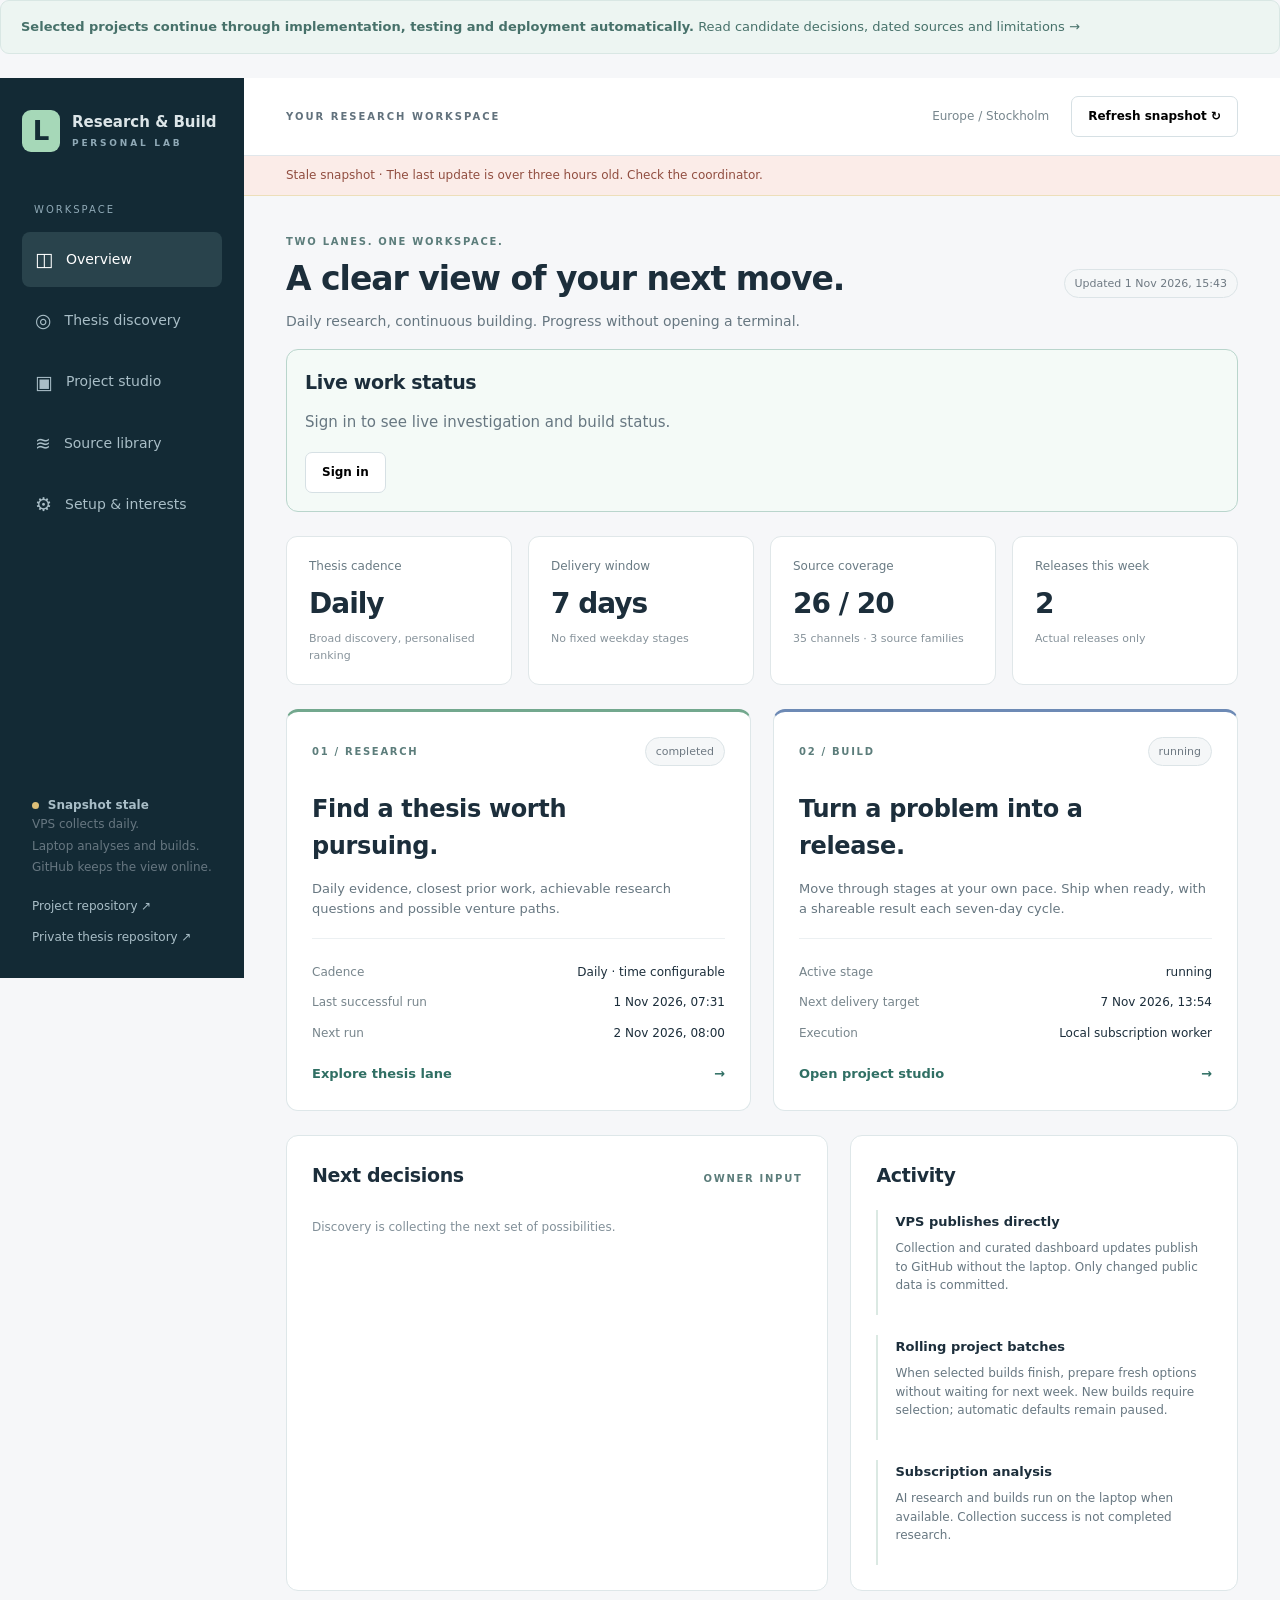
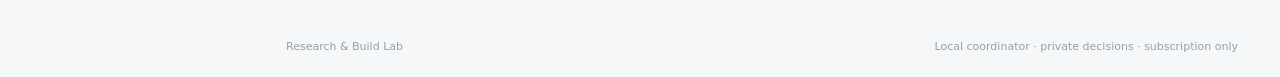
==== docs/index.html @ c32540bb "Build BP5 mobile role-play prototype with versioned SFI evidence" ====
<!doctype html>
<html lang="en">
<head><meta charset="utf-8"><meta name="viewport" content="width=device-width,initial-scale=1"><title>Research & Build Lab</title><link rel="stylesheet" href="style.css?v=b3f7f7f45aba"></head>
<body><div class="callout" role="status"><strong>Selected projects continue through implementation, testing and deployment automatically.</strong> <a href="audit.html">Read candidate decisions, dated sources and limitations →</a></div>
<a class="skip" href="#main">Skip to content</a>
<aside>
 <a class="brand" href="#overview"><span class="logo">L</span><span>Research & Build<span class="subbrand">PERSONAL LAB</span></span></a>
 <div class="nav-label">WORKSPACE</div>
 <nav aria-label="Main navigation">
 <a href="#overview" data-view="overview">◫ <span>Overview</span></a>
 <a href="#thesis" data-view="thesis">◎ <span>Thesis discovery</span></a>
 <a href="#projects" data-view="projects">▣ <span>Project studio</span></a>
 <a href="#sources" data-view="sources">≋ <span>Source library</span></a>
 <a href="#setup" data-view="setup">⚙ <span>Setup & interests</span></a>
 </nav>
 <div class="sidebar-bottom"><span class="status-dot"></span> <strong id="connection">Not connected</strong><p>VPS collects daily.<br>Laptop analyses and builds.<br>GitHub keeps the view online.</p><a href="https://github.com/achkum/ai-project-lab">Project repository ↗</a><a href="https://github.com/achkum/ai-thesis-lab">Private thesis repository ↗</a></div>
</aside>
<div class="workspace">
<header><span>YOUR RESEARCH WORKSPACE</span><div><span class="zone">Europe / Stockholm</span><button id="refresh">Refresh snapshot ↻</button></div></header>
<div id="notice" class="notice" role="status">Sample mode · Illustrative records only. No workflow is connected.</div>
<main id="main" tabindex="-1">
<div class="page-heading"><div><div class="eyebrow" id="eyebrow">TWO LANES. ONE WORKSPACE.</div><h1 id="title">A clear view of your next move.</h1><p id="subtitle">Daily research, continuous building. Progress without opening a terminal.</p></div><span class="pill" id="freshness">Awaiting first live snapshot</span></div>
<section id="view-overview" class="view"><div id="overview-live-work" class="job-panel" aria-live="polite"></div>
 <div class="stats" id="stats"></div>
 <div class="lane-grid">
  <article class="panel lane"><div class="card-top"><span class="tag">01 / RESEARCH</span><span class="pill" id="thesis-state">Needs setup</span></div><h2>Find a thesis worth pursuing.</h2><p>Daily evidence, closest prior work, achievable research questions and possible venture paths.</p><dl><div><dt>Cadence</dt><dd>Daily · time configurable</dd></div><div><dt>Last successful run</dt><dd id="thesis-last">Not run</dd></div><div><dt>Next run</dt><dd id="thesis-next">Not scheduled</dd></div></dl><a class="text-link" href="#thesis">Explore thesis lane <span>→</span></a></article>
  <article class="panel lane project-lane"><div class="card-top"><span class="tag">02 / BUILD</span><span class="pill" id="project-state">Needs setup</span></div><h2>Turn a problem into a release.</h2><p>Move through stages at your own pace. Ship when ready, with a shareable result each seven-day cycle.</p><dl><div><dt>Active stage</dt><dd id="project-stage">Not started</dd></div><div><dt>Next delivery target</dt><dd id="project-target">Starts with first selection</dd></div><div><dt>Execution</dt><dd>Local subscription worker</dd></div></dl><a class="text-link" href="#projects">Open project studio <span>→</span></a></article>
 </div>
 <div class="bottom-grid"><article class="panel"><div class="section-title"><h2>Next decisions</h2><span class="tag">OWNER INPUT</span></div><div id="decision-list"></div></article><article class="panel"><h2>Activity</h2><div id="activity"></div></article></div>
</section>
<section id="view-thesis" class="view" hidden><div class="callout">Start with the everyday problem and what you would find out. Open an idea for a simple example; research methods and data details are optional.</div><div class="toolbar"><label>Find an opportunity<input id="thesis-search" type="search" placeholder="Search titles or questions"></label><a class="button secondary" href="https://github.com/achkum/ai-thesis-lab/issues">Open private briefs ↗</a></div><div id="thesis-cards" class="cards"></div></section>
<section id="view-projects" class="view" hidden><div class="callout">Start with a business worth pursuing: a specific customer, a recurring problem and a reason to pay. One week delivers the first working customer workflow, not the whole business.</div><div id="project-cards" class="cards"></div><div class="pipeline" aria-label="Project stages"><span>Discover</span><b>→</b><span>Select</span><b>→</b><span>Build</span><b>→</b><span>Validate</span><b>→</b><span>Share & learn</span></div><div class="panel checklist"><h2>A release is ready when</h2><p>One complete user journey works · checks have actual results · limitations are documented · demo is shareable · feedback route is available.</p><a class="text-link" href="https://github.com/achkum/ai-project-lab/tree/main/projects">Browse project folders ↗</a></div></section>
<section id="view-sources" class="view" hidden><div class="callout" id="source-notice">Loading verified source coverage.</div><div class="toolbar"><label>Search sources<input id="source-search" type="search" placeholder="Search name or access route"></label><label>Category<select id="source-category"><option>All categories</option><option>Research</option><option>Data</option><option>Engineering</option><option>Community</option><option>Market</option><option>Public needs</option></select></label><span id="source-count"></span></div><div class="table-wrap panel"><table><thead><tr><th>Source</th><th>Category</th><th>Access route to verify</th><th>Status</th></tr></thead><tbody id="source-rows"></tbody></table></div></section>
<section id="view-setup" class="view" hidden><div class="callout">This form saves a draft in this browser and exports JSON. It does not update the VPS. You can also <a href="https://github.com/achkum/ai-thesis-lab/edit/main/config/owner-context.json">edit interests privately on GitHub</a>; the next run reads those changes. This browser form remains an export-only draft.</div><div class="bottom-grid"><form class="panel" id="profile-form"><h2>Your discovery profile</h2><label>AI topics<textarea id="interests" placeholder="For example: evaluation, agents, NLP"></textarea></label><label>Application domains<textarea id="domains" placeholder="Choose the fields you want to explore"></textarea></label><label>Exclude<textarea id="exclusions" placeholder="Topics or constraints to avoid"></textarea></label><div class="form-row"><label>Your hours per week<input id="hours" type="number" min="0" max="168" placeholder="Not set"></label><label>Additional AI spend in SEK<input id="budget" type="number" min="0" max="0" value="0" readonly></label></div><button type="submit" class="primary">Save draft & export JSON</button><p class="muted" id="profile-message" role="status">No credentials belong in this form.</p></form><div><article class="panel"><span class="tag">ACTIVE MACHINE SPLIT</span><h2>Small server. Flexible worker.</h2><div class="machine"><strong>VPS · 4 GB RAM</strong><p>Active daily public-source collection at 07:30 Stockholm, with a local metadata store. Runs while the laptop is off.</p></div><div class="machine"><strong>Your laptop · initial worker</strong><p>Imports VPS findings, runs AI analysis and builds, and refreshes this dashboard when awake.</p></div><div class="machine"><strong>GitHub Pages</strong><p>Dashboard remains available when both machines are offline. The snapshot then becomes stale.</p></div></article><article class="panel checklist"><h2>Model policy</h2><p>Strongest model for analysis and review. Mid-tier for implementation. Economy models only for small, reliably checked tasks. Pause rather than silently downgrade.</p><h2>Owner setup checklist</h2><p>Keep this laptop awake and the Codex app open for scheduled runs. Subscription limits pause work. Confirm exact thesis dates when ready. Local verified backups are available; off-device backup remains to configure.</p><a class="text-link" href="https://github.com/achkum/ai-thesis-lab">Open private setup repository ↗</a></article></div></div></section>
<footer>Research & Build Lab <span>Local coordinator · private decisions · subscription only</span></footer>
</main></div>
<dialog id="detail"><button id="close-detail" aria-label="Close details">×</button><div id="detail-content"></div></dialog>
<script src="sample.js?v=8b02bd69b42c"></script><script src="app.js?v=937808fe8b6a"></script><script src="jobs.js?v=1ce33b104ac6"></script>
</body></html>
---- docs/style.css ----
*{box-sizing:border-box}html{scroll-behavior:smooth}body{margin:0;background:#f6f7f9;color:#1c2e3b;font:15px/1.55 system-ui,-apple-system,"Segoe UI",sans-serif}a{color:inherit}button,input,select,textarea{font:inherit}button,a,input,textarea,select{outline-offset:4px}button{cursor:pointer}button:disabled{cursor:wait}a{text-decoration:none}.skip{position:fixed;top:-60px;background:white;z-index:9;padding:12px}.skip:focus{top:0}aside{position:fixed;width:244px;height:100vh;background:#132a35;color:#dce5e8;padding:32px 22px;display:flex;flex-direction:column;z-index:2}.brand{display:flex;align-items:center;gap:12px;font-weight:700;line-height:1.2}.logo{display:grid;place-items:center;width:38px;height:42px;background:#a6d8b8;color:#142d35;font-size:26px;border-radius:9px}.subbrand{display:block;font-size:9px;letter-spacing:2.8px;color:#8fa9b6;margin-top:7px}.nav-label{font-size:10px;letter-spacing:2px;color:#8fa9b6;margin:50px 12px 14px}nav a{display:flex;align-items:center;gap:13px;padding:13px;border-radius:8px;margin-bottom:6px;font-size:19px;color:#a9bec7}nav a span{font-size:14px}nav a.active,nav a:hover{background:#29434c;color:#fff}.sidebar-bottom{margin-top:auto;font-size:12px;color:#a9bec7;padding:16px 10px 0}.sidebar-bottom p{line-height:1.8}.sidebar-bottom a{display:block;margin-top:12px}.status-dot{display:inline-block;width:7px;height:7px;background:#dcbf78;border-radius:50%;margin-right:5px}.workspace{margin-left:244px}header{height:78px;padding:0 42px;display:flex;justify-content:space-between;align-items:center;border-bottom:1px solid #e1e7eb;background:#fff}header>span{font-size:10px;letter-spacing:2px;font-weight:700;color:#62727d}header>div{display:flex;align-items:center;gap:22px}.zone{color:#77868d;font-size:12px}button,.button{background:white;border:1px solid #d6e0e4;padding:10px 16px;border-radius:7px;font-size:12px;font-weight:650;display:inline-block}button:hover,.button:hover{background:#edf4f3}.notice{padding:10px 42px;background:#fff5dd;color:#765d2d;font-size:12px;border-bottom:1px solid #eddfba}main{max-width:1550px;margin:auto;padding:38px 42px 22px}.page-heading{display:flex;align-items:center;justify-content:space-between;gap:24px;margin-bottom:30px}.eyebrow,.tag{font-size:10px;letter-spacing:1.7px;font-weight:700;color:#5c7d7b}.eyebrow{margin-bottom:10px}h1{font-size:33px;font-weight:650;line-height:1.2;letter-spacing:-1px;margin:0 0 12px}h2{font-size:19px;letter-spacing:-.35px;font-weight:650;margin:0 0 14px}p{margin:0 0 18px;color:#677781}.page-heading p{font-size:14px;margin:0}.pill{font-size:11px;white-space:nowrap;padding:5px 10px;border:1px solid #dce4e7;border-radius:20px;background:#f5f7f8;color:#6e7982}.stats{display:grid;grid-template-columns:repeat(4,1fr);gap:16px;margin-bottom:24px}.stat{padding:20px 22px;background:white;border:1px solid #e0e7e9;border-radius:11px}.stat .label{font-size:12px;color:#6a7b84}.stat .value{font-size:28px;font-weight:650;letter-spacing:-1px;margin:7px 0 4px}.stat .note{font-size:11px;color:#87939b}.panel{background:#fff;border:1px solid #dee7e9;border-radius:12px;padding:25px}.lane-grid{display:grid;grid-template-columns:1fr 1fr;gap:22px;margin-bottom:24px}.lane{border-top:3px solid #73a88e}.project-lane{border-top-color:#6d8ab5}.card-top{display:flex;justify-content:space-between;align-items:center;margin-bottom:25px}.lane h2{font-size:24px;max-width:340px}.lane>p{font-size:13px;max-width:450px;min-height:40px}.lane dl{border-top:1px solid #ecf0f2;padding-top:12px;margin:0 0 22px}.lane dl div{display:flex;justify-content:space-between;gap:15px;font-size:12px;margin:12px 0}.lane dt{color:#77858c}.lane dd{margin:0;text-align:right}.text-link{font-size:13px;font-weight:650;color:#306f64;display:flex;justify-content:space-between}.bottom-grid{display:grid;grid-template-columns:1.4fr 1fr;gap:22px}.section-title{display:flex;align-items:baseline;justify-content:space-between;gap:10px}.decisions{padding:0;margin:8px 0 0;list-style:none}.decisions li{display:flex;gap:16px;border-bottom:1px solid #eef1f3;padding:18px 0;align-items:center}.decisions li:last-child{border:0;padding-bottom:0}.decisions li>span{color:#9aaaaf;font-size:12px}.decisions strong{font-size:13px}.decisions p{margin:3px 0 0;font-size:12px}.decisions a{margin-left:auto;font-size:22px;color:#408171}.event{border-left:2px solid #dbe9e3;padding:0 0 20px 17px;margin:20px 0 0}.event strong{font-size:13px}.event p{font-size:12px;margin:6px 0 0}.callout{padding:16px 20px;border:1px solid #d9e7e4;background:#edf5f2;color:#47716a;border-radius:9px;font-size:13px;margin-bottom:24px}.toolbar{display:flex;align-items:end;gap:20px;margin-bottom:22px}.toolbar label:first-child{flex:1}.toolbar label{margin:0}label{display:block;color:#566a76;font-size:12px;font-weight:600;margin:0 0 20px}input,textarea,select{display:block;border:1px solid #ccd8df;border-radius:7px;padding:11px 12px;margin-top:7px;background:white;color:#233b48;width:100%;font-size:14px}textarea{min-height:78px;resize:vertical}.cards{display:grid;grid-template-columns:repeat(2,minmax(0,1fr));gap:20px}.opportunity{padding:25px;display:flex;flex-direction:column;align-items:start}.opportunity h2{margin:14px 0 12px;font-size:23px}.opportunity p{font-size:14px}.opportunity button{margin-top:auto}.pipeline{display:flex;align-items:center;justify-content:space-between;gap:12px;padding:20px;background:white;border:1px solid #e0e7e9;border-radius:10px;margin:24px 0;font-size:13px}.pipeline b{color:#9cb2bb}.checklist{margin-top:22px}.checklist p{font-size:13px}.table-wrap{padding:0;overflow:auto}table{border-collapse:collapse;width:100%;font-size:13px}th,td{text-align:left;padding:15px 20px;border-bottom:1px solid #edf1f3}th{background:#f0f4f5;color:#657c87;font-size:11px;text-transform:uppercase;letter-spacing:.8px}td:first-child{font-weight:600}td a:hover{text-decoration:underline}td:nth-child(3){color:#73848d}#source-count{font-size:12px;color:#7a8992;white-space:nowrap;padding-bottom:12px}.form-row{display:grid;grid-template-columns:1fr 1fr;gap:16px}.primary{background:#265d51;color:white;border-color:#265d51}.primary:hover{background:#194c41}.muted{font-size:12px;color:#829099;margin:14px 0 0}.machine{padding:15px 0;border-bottom:1px solid #edf0f2}.machine:last-child{border:0;padding-bottom:0}.machine strong{font-size:13px}.machine p{font-size:12px;margin:5px 0 0}footer{font-size:11px;color:#92a0a8;display:flex;justify-content:space-between;padding-top:32px;margin-top:15px}dialog{width:min(680px,92vw);max-height:88vh;border:1px solid #d4e1e4;border-radius:14px;padding:34px;color:#233b48;box-shadow:0 20px 100px #12283244}dialog::backdrop{background:#102b3780}#close-detail{float:right;border:0;font-size:24px;padding:0 10px}dialog h2{font-size:27px;margin:18px 0}dialog h3{font-size:13px;margin:22px 0 6px}dialog p{font-size:14px}.empty{padding:30px;border:1px dashed #b9cbd0;border-radius:10px;color:#6e818b}.error{background:#fbece8;color:#914e40}[hidden]{display:none!important}@media(min-width:1600px){main{padding-top:50px}.lane{padding:32px}.lane-grid{gap:26px}}@media(max-width:1150px){aside{width:205px;padding:28px 14px}.workspace{margin-left:205px}main{padding:28px 25px}.notice{padding:10px 25px}header{padding:0 25px}.stats{gap:10px}.stat{padding:16px}.page-heading{align-items:start;flex-direction:column;gap:14px}.bottom-grid{grid-template-columns:1fr}.zone{display:none}h1{font-size:29px}}@media(max-width:760px){aside{position:static;width:100%;height:auto;padding:16px}.brand{margin-bottom:14px}.nav-label,.sidebar-bottom{display:none}nav{display:flex;flex-wrap:wrap;gap:4px}nav a{padding:8px;margin:0;gap:7px}nav a span{font-size:11px}.workspace{margin:0}header{height:60px;padding:0 18px}header>span{font-size:8px}main{padding:25px 18px}.notice{padding:10px 18px;font-size:11px}.stats{grid-template-columns:1fr 1fr}.lane-grid,.cards{grid-template-columns:1fr}.panel{padding:20px}.toolbar{flex-wrap:wrap}.toolbar label:first-child{flex-basis:100%}.pipeline{flex-wrap:wrap;justify-content:center;font-size:11px}footer{display:block}footer span{display:block;margin-top:6px}.form-row{grid-template-columns:1fr}h1{font-size:29px}.page-heading .pill{white-space:normal}}

/* Opportunity-first views */
.cards{display:block}.idea-grid{display:grid;grid-template-columns:repeat(3,minmax(0,1fr));gap:18px;margin:22px 0 34px}
.lane-focus{display:flex;justify-content:space-between;align-items:center;gap:20px;padding:18px 22px;background:#edf4ef;border:1px solid #c5dacd;border-radius:10px}.lane-focus p{margin:6px 0 0;font-size:14px}
.idea-card{background:#fff;border:1px solid #dce4e8;border-radius:14px;padding:22px;display:flex;flex-direction:column;min-width:0;box-shadow:0 4px 14px #142d3505}.idea-card.chosen{border-top:4px solid #237254;padding-top:19px}
.idea-top{display:flex;align-items:center;justify-content:space-between;gap:8px}.idea-top .tag{font-size:9px;letter-spacing:1px}.idea-badge{font-size:10px;border:1px solid #d7e0e4;padding:4px 8px;border-radius:20px;white-space:nowrap}.chosen-badge{background:#e5f1e9;color:#1c6347;border-color:#b4d3be}
.idea-card h2{font-size:22px;line-height:1.25;letter-spacing:-.5px;margin:20px 0 12px}.idea-intro{font-size:13px;color:#51636f;margin:0 0 16px;min-height:80px}
.idea-flow{list-style:none;padding:15px;margin:4px 0 20px;background:#f2f5f8;border-radius:10px;display:flex;flex-direction:column;gap:0}
.idea-flow li{display:flex;align-items:center;gap:10px;position:relative;padding:9px 0}.idea-flow li:not(:last-child):after{content:"";height:12px;width:1px;background:#b9c9d5;position:absolute;left:12px;bottom:-6px}
.idea-flow span{display:grid;place-items:center;flex:0 0 25px;height:25px;background:white;border:1px solid #c7d6de;border-radius:50%;font-size:10px;color:#37627a}.idea-flow p{font-size:12px;line-height:1.35;margin:0;color:#2d495b}
.idea-outcome{padding:0 0 14px}.idea-outcome strong{display:block;font-size:14px;margin:5px 0}.idea-outcome p{font-size:12px;line-height:1.55;color:#596d77;margin:0}
.idea-facts{display:grid;grid-template-columns:1fr 1fr;gap:12px;border-top:1px solid #e5ebef;padding-top:14px;margin-top:auto}.idea-facts .label{font-size:9px}.idea-facts strong{display:block;font-size:13px;margin-top:4px}.idea-audience{font-size:11px;color:#49606e;margin:16px 0}.idea-audience span{color:#87959d}.idea-open{width:100%;text-align:left;color:#175f52;font-size:11px;padding:12px}
.comparison{margin:30px 0}.comparison table{background:white;min-width:650px}.comparison th{font-size:12px;text-align:left}.comparison td{font-size:12px;max-width:260px}.comparison .table-wrap{border:1px solid #dce4e8;border-radius:12px}.comparison h2{font-size:20px}
.decision-summary{padding:18px 0;border-bottom:1px solid #e1e8eb}.decision-summary:last-child{border:0}.decision-summary h3{font-size:17px;line-height:1.4;margin:7px 0}.decision-summary p{font-size:12px}.decision-summary .text-link{font-size:12px}
dialog{width:min(900px,94vw)}.detail-lead{font-size:17px!important;color:#526874}.detail-grid{display:grid;grid-template-columns:1fr 1fr;gap:4px 30px}.detail-grid h3{color:#203f50}.detail-grid p{font-size:13px}dialog .idea-flow{flex-direction:row;gap:15px}dialog .idea-flow li{flex:1;align-items:flex-start}dialog .idea-flow li:after{display:none}.next-step{padding:18px;background:#edf5ef;border-radius:10px;margin:24px 0}.next-step p{margin:8px 0}.evidence-details{border-top:1px solid #dce4e8;padding:16px 0}.evidence-details summary{font-weight:600;font-size:13px;cursor:pointer}.choice-actions{border-top:1px solid #dce4e8;padding-top:20px}.choice-actions p{font-size:12px;max-width:650px}
@media(max-width:1100px){.idea-grid{grid-template-columns:1fr}.idea-intro{min-height:0}.idea-card h2{font-size:25px}.idea-card .idea-flow{flex-direction:row;gap:12px}.idea-card .idea-flow li{flex:1;align-items:flex-start}.idea-card .idea-flow li:after{display:none}.idea-facts{max-width:400px}.idea-open{width:auto;align-self:start}}
@media(max-width:600px){.lane-focus{display:block}.lane-focus .pill{display:inline-block;margin-top:12px}.detail-grid{grid-template-columns:1fr}dialog .idea-flow,.idea-card .idea-flow{flex-direction:column}dialog .idea-flow li,.idea-card .idea-flow li{width:100%}.idea-card{padding:20px}.choice-actions .button{margin-top:10px}}

.explore-again{display:flex;justify-content:space-between;align-items:center;gap:20px;margin:5px 0 20px;padding:18px 20px;border:1px dashed #b9cbd1;border-radius:10px}.explore-again strong{font-size:14px}.explore-again p{font-size:12px;color:#667b87;margin:4px 0}.explore-again button{white-space:nowrap}.discussion-actions,.question-suggestions{display:flex;flex-wrap:wrap;gap:10px;margin:20px 0}.conversation-note{background:#eff4f7;padding:15px;border-radius:8px;font-size:13px;margin:18px 0}#detail-content>label{display:block;margin:18px 0 7px;font-size:13px;font-weight:600}#agent-question,#agent-message{width:100%;padding:12px;border:1px solid #c9d6dc;border-radius:8px;resize:vertical;font-size:14px}#preference-duration{width:100%;padding:10px;border:1px solid #c9d6dc;border-radius:7px;margin-bottom:10px}#agent-message-area{border-top:1px solid #dce4e8;margin-top:20px;padding-top:15px}#agent-message-area label{display:block;margin-bottom:8px}#agent-message-area button{margin-top:10px}#agent-copy-status{font-size:12px}@media(max-width:600px){.explore-again{display:block}.explore-again button{margin-top:10px}}
.page-heading{margin-bottom:16px}.view>.callout{padding:0;background:transparent;border:0;margin:0 0 14px;font-size:13px}.explore-again{padding:10px 16px;margin-bottom:14px}.explore-again p{display:none}.lane-focus{padding:12px 18px}.idea-grid{margin-top:16px}

.job-panel{border:1px solid #b9d5cc;background:#f4faf7;border-radius:12px;padding:18px;margin:0 0 24px}.job-toolbar{display:flex;align-items:center;gap:12px}.job-toolbar>div{flex:1}.job-toolbar p,.queue-state{font-size:12px;margin:5px 0;color:#4f695f}.job-toolbar button:disabled{opacity:.45;cursor:not-allowed}.job-row{display:flex;justify-content:space-between;gap:15px;border-top:1px solid #d6e4dc;padding:14px 0;font-size:13px}.job-row p{font-size:12px;max-width:560px}.job-row button{font-size:11px;padding:7px 10px;margin-left:5px}.job-row a{font-size:12px;color:#176a54}.select-idea{display:flex;align-items:center;gap:8px;font-size:12px;font-weight:600;border-bottom:1px solid #e2e9ec;padding-bottom:12px;margin-bottom:16px;cursor:pointer}.select-idea input{width:17px;height:17px;accent-color:#237254}.select-idea span{margin-left:auto;font-size:10px;font-weight:400;color:#617782}.source-preview{padding:11px 0;border-top:1px dashed #d8e2e7;min-height:70px;margin-bottom:10px}.source-preview a{display:block;font-size:12px;color:#246358;text-decoration:underline;margin:3px 0}.source-preview small{display:block;font-size:10px;color:#687d87}.provenance-panel{padding:20px;background:#f1f5f9;border-radius:10px;margin:20px 0}.provenance-panel article{border-bottom:1px solid #d9e4ea;padding:10px 0}.provenance-panel a{display:block;margin:6px 0}.provenance-panel p{font-size:13px}.originality-note{padding:12px;border-left:3px solid #c8a75d;background:#fcf7e9}.comparison table{min-width:1050px}.comparison td,.comparison th{min-width:150px}#dashboard-key{width:100%;padding:12px;margin:10px 0;border:1px solid #c9d6dc;border-radius:8px}@media(max-width:700px){.job-toolbar{flex-wrap:wrap}.job-toolbar>div{flex-basis:100%}.job-row{display:block}.job-row>div+div{margin-top:10px}}

#login-password{width:100%;padding:12px;border:1px solid #b9ccc3;border-radius:8px;margin:8px 0}.remember-login{display:flex;gap:10px;align-items:center;margin:15px 0}.remember-login input{width:18px;height:18px}#login-form{margin-bottom:20px}

.job-row a.primary{display:inline-flex;align-items:center;padding:9px 14px;color:#fff;background:#245b4c;border-radius:6px;text-decoration:none;font-weight:650}

.learning-design{margin:24px 0}.learning-levels{display:grid;grid-template-columns:repeat(3,minmax(0,1fr));gap:12px;margin:16px 0}.learning-levels article{border:1px solid var(--line, #deded8);border-radius:16px;padding:16px}.learning-levels p{line-height:1.5;font-size:.93rem}@media(max-width:700px){.learning-levels{grid-template-columns:1fr}}
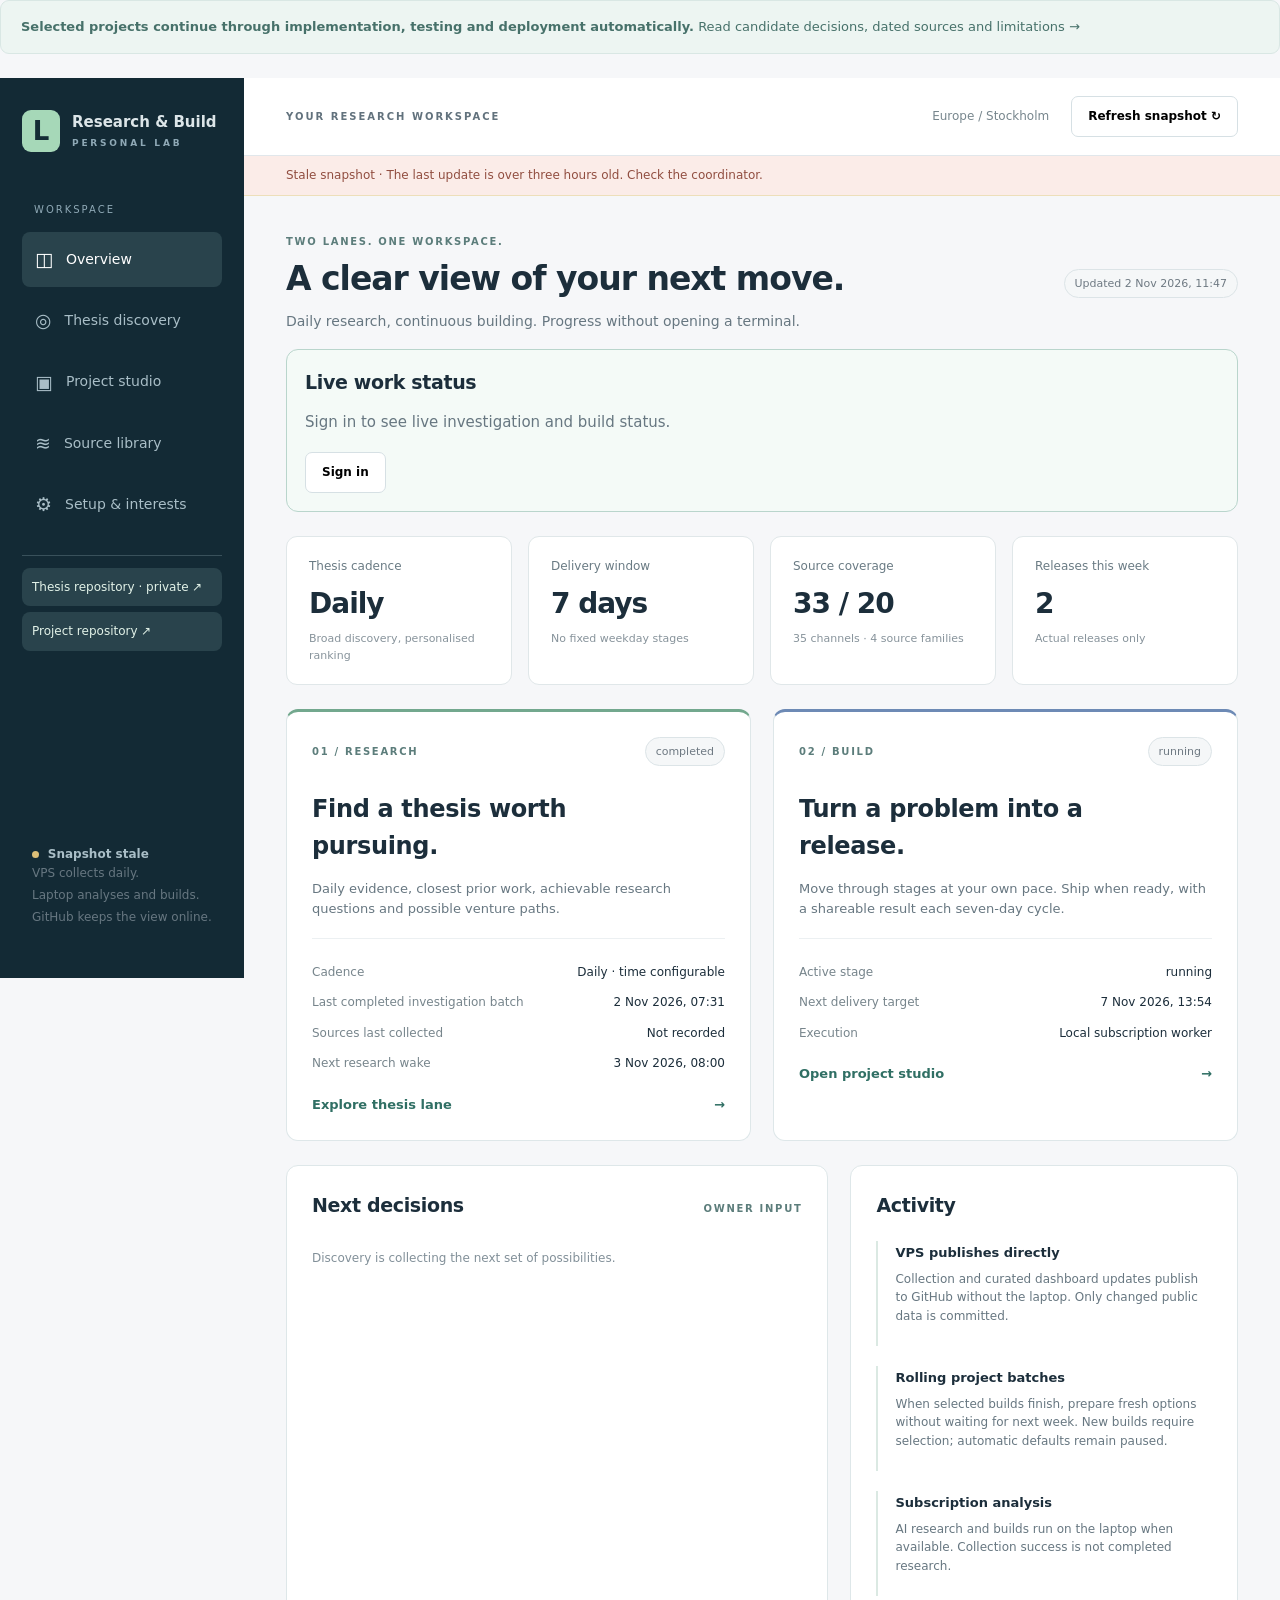
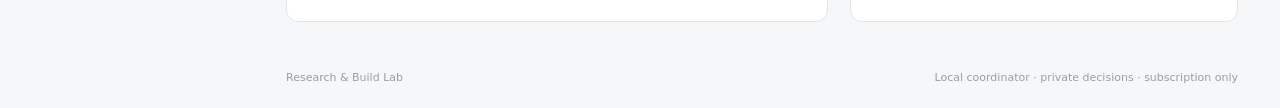
==== commit b9c5f809: "Expose repository links and distinguish thesis research from collection" ====
--- a/docs/index.html
+++ b/docs/index.html
@@ -1,6 +1,6 @@
 <!doctype html>
 <html lang="en">
-<head><meta charset="utf-8"><meta name="viewport" content="width=device-width,initial-scale=1"><title>Research & Build Lab</title><link rel="stylesheet" href="style.css?v=b3f7f7f45aba"></head>
+<head><meta charset="utf-8"><meta name="viewport" content="width=device-width,initial-scale=1"><title>Research & Build Lab</title><link rel="stylesheet" href="style.css?v=bae7ff1a6733"></head>
 <body><div class="callout" role="status"><strong>Selected projects continue through implementation, testing and deployment automatically.</strong> <a href="audit.html">Read candidate decisions, dated sources and limitations →</a></div>
 <a class="skip" href="#main">Skip to content</a>
 <aside>
@@ -13,7 +13,8 @@
  <a href="#sources" data-view="sources">≋ <span>Source library</span></a>
  <a href="#setup" data-view="setup">⚙ <span>Setup & interests</span></a>
  </nav>
- <div class="sidebar-bottom"><span class="status-dot"></span> <strong id="connection">Not connected</strong><p>VPS collects daily.<br>Laptop analyses and builds.<br>GitHub keeps the view online.</p><a href="https://github.com/achkum/ai-project-lab">Project repository ↗</a><a href="https://github.com/achkum/ai-thesis-lab">Private thesis repository ↗</a></div>
+ <nav class="repo-nav" aria-label="GitHub repositories"><a href="https://github.com/achkum/ai-thesis-lab" target="_blank" rel="noopener noreferrer"><span>Thesis repository · private ↗</span></a><a href="https://github.com/achkum/ai-project-lab" target="_blank" rel="noopener noreferrer"><span>Project repository ↗</span></a></nav>
+ <div class="sidebar-bottom"><span class="status-dot"></span> <strong id="connection">Not connected</strong><p>VPS collects daily.<br>Laptop analyses and builds.<br>GitHub keeps the view online.</p></div>
 </aside>
 <div class="workspace">
 <header><span>YOUR RESEARCH WORKSPACE</span><div><span class="zone">Europe / Stockholm</span><button id="refresh">Refresh snapshot ↻</button></div></header>
@@ -23,17 +24,17 @@
 <section id="view-overview" class="view"><div id="overview-live-work" class="job-panel" aria-live="polite"></div>
  <div class="stats" id="stats"></div>
  <div class="lane-grid">
-  <article class="panel lane"><div class="card-top"><span class="tag">01 / RESEARCH</span><span class="pill" id="thesis-state">Needs setup</span></div><h2>Find a thesis worth pursuing.</h2><p>Daily evidence, closest prior work, achievable research questions and possible venture paths.</p><dl><div><dt>Cadence</dt><dd>Daily · time configurable</dd></div><div><dt>Last successful run</dt><dd id="thesis-last">Not run</dd></div><div><dt>Next run</dt><dd id="thesis-next">Not scheduled</dd></div></dl><a class="text-link" href="#thesis">Explore thesis lane <span>→</span></a></article>
+  <article class="panel lane"><div class="card-top"><span class="tag">01 / RESEARCH</span><span class="pill" id="thesis-state">Needs setup</span></div><h2>Find a thesis worth pursuing.</h2><p>Daily evidence, closest prior work, achievable research questions and possible venture paths.</p><dl><div><dt>Cadence</dt><dd>Daily · time configurable</dd></div><div><dt>Last completed investigation batch</dt><dd id="thesis-last">Not run</dd></div><div><dt>Sources last collected</dt><dd id="thesis-collected">Not recorded</dd></div><div><dt>Next research wake</dt><dd id="thesis-next">Not scheduled</dd></div></dl><a class="text-link" href="#thesis">Explore thesis lane <span>→</span></a></article>
   <article class="panel lane project-lane"><div class="card-top"><span class="tag">02 / BUILD</span><span class="pill" id="project-state">Needs setup</span></div><h2>Turn a problem into a release.</h2><p>Move through stages at your own pace. Ship when ready, with a shareable result each seven-day cycle.</p><dl><div><dt>Active stage</dt><dd id="project-stage">Not started</dd></div><div><dt>Next delivery target</dt><dd id="project-target">Starts with first selection</dd></div><div><dt>Execution</dt><dd>Local subscription worker</dd></div></dl><a class="text-link" href="#projects">Open project studio <span>→</span></a></article>
  </div>
  <div class="bottom-grid"><article class="panel"><div class="section-title"><h2>Next decisions</h2><span class="tag">OWNER INPUT</span></div><div id="decision-list"></div></article><article class="panel"><h2>Activity</h2><div id="activity"></div></article></div>
 </section>
-<section id="view-thesis" class="view" hidden><div class="callout">Start with the everyday problem and what you would find out. Open an idea for a simple example; research methods and data details are optional.</div><div class="toolbar"><label>Find an opportunity<input id="thesis-search" type="search" placeholder="Search titles or questions"></label><a class="button secondary" href="https://github.com/achkum/ai-thesis-lab/issues">Open private briefs ↗</a></div><div id="thesis-cards" class="cards"></div></section>
-<section id="view-projects" class="view" hidden><div class="callout">Start with a business worth pursuing: a specific customer, a recurring problem and a reason to pay. One week delivers the first working customer workflow, not the whole business.</div><div id="project-cards" class="cards"></div><div class="pipeline" aria-label="Project stages"><span>Discover</span><b>→</b><span>Select</span><b>→</b><span>Build</span><b>→</b><span>Validate</span><b>→</b><span>Share & learn</span></div><div class="panel checklist"><h2>A release is ready when</h2><p>One complete user journey works · checks have actual results · limitations are documented · demo is shareable · feedback route is available.</p><a class="text-link" href="https://github.com/achkum/ai-project-lab/tree/main/projects">Browse project folders ↗</a></div></section>
+<section id="view-thesis" class="view" hidden><div class="callout">Daily target: 10 substantial Applied AI thesis possibilities you can investigate alone with accessible data. Research runs before topic selection. Open an idea for its practical question, evidence and experiment plan.</div><div class="toolbar"><label>Find an opportunity<input id="thesis-search" type="search" placeholder="Search titles or questions"></label><a class="button secondary" href="https://github.com/achkum/ai-thesis-lab" target="_blank" rel="noopener noreferrer">Thesis repository ↗</a><a class="button secondary" href="https://github.com/achkum/ai-thesis-lab/tree/main/research" target="_blank" rel="noopener noreferrer">Research reports ↗</a></div><div id="thesis-cards" class="cards"></div></section>
+<section id="view-projects" class="view" hidden><div class="repo-links"><a class="button secondary" href="https://github.com/achkum/ai-project-lab" target="_blank" rel="noopener noreferrer">Project repository ↗</a><a class="button secondary" href="https://github.com/achkum/ai-project-lab/tree/main/projects" target="_blank" rel="noopener noreferrer">Project source folders ↗</a></div><div class="callout">Start with a business worth pursuing: a specific customer, a recurring problem and a reason to pay. One week delivers the first working customer workflow, not the whole business.</div><div id="project-cards" class="cards"></div><div class="pipeline" aria-label="Project stages"><span>Discover</span><b>→</b><span>Select</span><b>→</b><span>Build</span><b>→</b><span>Validate</span><b>→</b><span>Share & learn</span></div><div class="panel checklist"><h2>A release is ready when</h2><p>One complete user journey works · checks have actual results · limitations are documented · demo is shareable · feedback route is available.</p><a class="text-link" href="https://github.com/achkum/ai-project-lab/tree/main/projects">Browse project folders ↗</a></div></section>
 <section id="view-sources" class="view" hidden><div class="callout" id="source-notice">Loading verified source coverage.</div><div class="toolbar"><label>Search sources<input id="source-search" type="search" placeholder="Search name or access route"></label><label>Category<select id="source-category"><option>All categories</option><option>Research</option><option>Data</option><option>Engineering</option><option>Community</option><option>Market</option><option>Public needs</option></select></label><span id="source-count"></span></div><div class="table-wrap panel"><table><thead><tr><th>Source</th><th>Category</th><th>Access route to verify</th><th>Status</th></tr></thead><tbody id="source-rows"></tbody></table></div></section>
 <section id="view-setup" class="view" hidden><div class="callout">This form saves a draft in this browser and exports JSON. It does not update the VPS. You can also <a href="https://github.com/achkum/ai-thesis-lab/edit/main/config/owner-context.json">edit interests privately on GitHub</a>; the next run reads those changes. This browser form remains an export-only draft.</div><div class="bottom-grid"><form class="panel" id="profile-form"><h2>Your discovery profile</h2><label>AI topics<textarea id="interests" placeholder="For example: evaluation, agents, NLP"></textarea></label><label>Application domains<textarea id="domains" placeholder="Choose the fields you want to explore"></textarea></label><label>Exclude<textarea id="exclusions" placeholder="Topics or constraints to avoid"></textarea></label><div class="form-row"><label>Your hours per week<input id="hours" type="number" min="0" max="168" placeholder="Not set"></label><label>Additional AI spend in SEK<input id="budget" type="number" min="0" max="0" value="0" readonly></label></div><button type="submit" class="primary">Save draft & export JSON</button><p class="muted" id="profile-message" role="status">No credentials belong in this form.</p></form><div><article class="panel"><span class="tag">ACTIVE MACHINE SPLIT</span><h2>Small server. Flexible worker.</h2><div class="machine"><strong>VPS · 4 GB RAM</strong><p>Active daily public-source collection at 07:30 Stockholm, with a local metadata store. Runs while the laptop is off.</p></div><div class="machine"><strong>Your laptop · initial worker</strong><p>Imports VPS findings, runs AI analysis and builds, and refreshes this dashboard when awake.</p></div><div class="machine"><strong>GitHub Pages</strong><p>Dashboard remains available when both machines are offline. The snapshot then becomes stale.</p></div></article><article class="panel checklist"><h2>Model policy</h2><p>Strongest model for analysis and review. Mid-tier for implementation. Economy models only for small, reliably checked tasks. Pause rather than silently downgrade.</p><h2>Owner setup checklist</h2><p>Keep this laptop awake and the Codex app open for scheduled runs. Subscription limits pause work. Confirm exact thesis dates when ready. Local verified backups are available; off-device backup remains to configure.</p><a class="text-link" href="https://github.com/achkum/ai-thesis-lab">Open private setup repository ↗</a></article></div></div></section>
 <footer>Research & Build Lab <span>Local coordinator · private decisions · subscription only</span></footer>
 </main></div>
 <dialog id="detail"><button id="close-detail" aria-label="Close details">×</button><div id="detail-content"></div></dialog>
-<script src="sample.js?v=8b02bd69b42c"></script><script src="app.js?v=937808fe8b6a"></script><script src="jobs.js?v=1ce33b104ac6"></script>
+<script src="sample.js?v=8b02bd69b42c"></script><script src="app.js?v=6475527ba97e"></script><script src="jobs.js?v=7ca7cc8ed49e"></script>
 </body></html>
--- a/docs/style.css
+++ b/docs/style.css
@@ -19,6 +19,7 @@
 
 .explore-again{display:flex;justify-content:space-between;align-items:center;gap:20px;margin:5px 0 20px;padding:18px 20px;border:1px dashed #b9cbd1;border-radius:10px}.explore-again strong{font-size:14px}.explore-again p{font-size:12px;color:#667b87;margin:4px 0}.explore-again button{white-space:nowrap}.discussion-actions,.question-suggestions{display:flex;flex-wrap:wrap;gap:10px;margin:20px 0}.conversation-note{background:#eff4f7;padding:15px;border-radius:8px;font-size:13px;margin:18px 0}#detail-content>label{display:block;margin:18px 0 7px;font-size:13px;font-weight:600}#agent-question,#agent-message{width:100%;padding:12px;border:1px solid #c9d6dc;border-radius:8px;resize:vertical;font-size:14px}#preference-duration{width:100%;padding:10px;border:1px solid #c9d6dc;border-radius:7px;margin-bottom:10px}#agent-message-area{border-top:1px solid #dce4e8;margin-top:20px;padding-top:15px}#agent-message-area label{display:block;margin-bottom:8px}#agent-message-area button{margin-top:10px}#agent-copy-status{font-size:12px}@media(max-width:600px){.explore-again{display:block}.explore-again button{margin-top:10px}}
 .page-heading{margin-bottom:16px}.view>.callout{padding:0;background:transparent;border:0;margin:0 0 14px;font-size:13px}.explore-again{padding:10px 16px;margin-bottom:14px}.explore-again p{display:none}.lane-focus{padding:12px 18px}.idea-grid{margin-top:16px}
+.repo-nav{margin-top:16px;padding-top:12px;border-top:1px solid #39515b}.repo-nav a{padding:10px;background:#29434c}.repo-nav a span{font-size:12px;color:#e2f2e8}.repo-links{display:flex;flex-wrap:wrap;gap:10px;align-items:center;margin-bottom:18px}@media(max-width:760px){.repo-nav{display:flex;flex-wrap:wrap;gap:8px;margin-top:12px}.repo-nav a{flex:1;min-width:150px}.repo-links .button{flex:1;text-align:center}}
 
 .job-panel{border:1px solid #b9d5cc;background:#f4faf7;border-radius:12px;padding:18px;margin:0 0 24px}.job-toolbar{display:flex;align-items:center;gap:12px}.job-toolbar>div{flex:1}.job-toolbar p,.queue-state{font-size:12px;margin:5px 0;color:#4f695f}.job-toolbar button:disabled{opacity:.45;cursor:not-allowed}.job-row{display:flex;justify-content:space-between;gap:15px;border-top:1px solid #d6e4dc;padding:14px 0;font-size:13px}.job-row p{font-size:12px;max-width:560px}.job-row button{font-size:11px;padding:7px 10px;margin-left:5px}.job-row a{font-size:12px;color:#176a54}.select-idea{display:flex;align-items:center;gap:8px;font-size:12px;font-weight:600;border-bottom:1px solid #e2e9ec;padding-bottom:12px;margin-bottom:16px;cursor:pointer}.select-idea input{width:17px;height:17px;accent-color:#237254}.select-idea span{margin-left:auto;font-size:10px;font-weight:400;color:#617782}.source-preview{padding:11px 0;border-top:1px dashed #d8e2e7;min-height:70px;margin-bottom:10px}.source-preview a{display:block;font-size:12px;color:#246358;text-decoration:underline;margin:3px 0}.source-preview small{display:block;font-size:10px;color:#687d87}.provenance-panel{padding:20px;background:#f1f5f9;border-radius:10px;margin:20px 0}.provenance-panel article{border-bottom:1px solid #d9e4ea;padding:10px 0}.provenance-panel a{display:block;margin:6px 0}.provenance-panel p{font-size:13px}.originality-note{padding:12px;border-left:3px solid #c8a75d;background:#fcf7e9}.comparison table{min-width:1050px}.comparison td,.comparison th{min-width:150px}#dashboard-key{width:100%;padding:12px;margin:10px 0;border:1px solid #c9d6dc;border-radius:8px}@media(max-width:700px){.job-toolbar{flex-wrap:wrap}.job-toolbar>div{flex-basis:100%}.job-row{display:block}.job-row>div+div{margin-top:10px}}
 
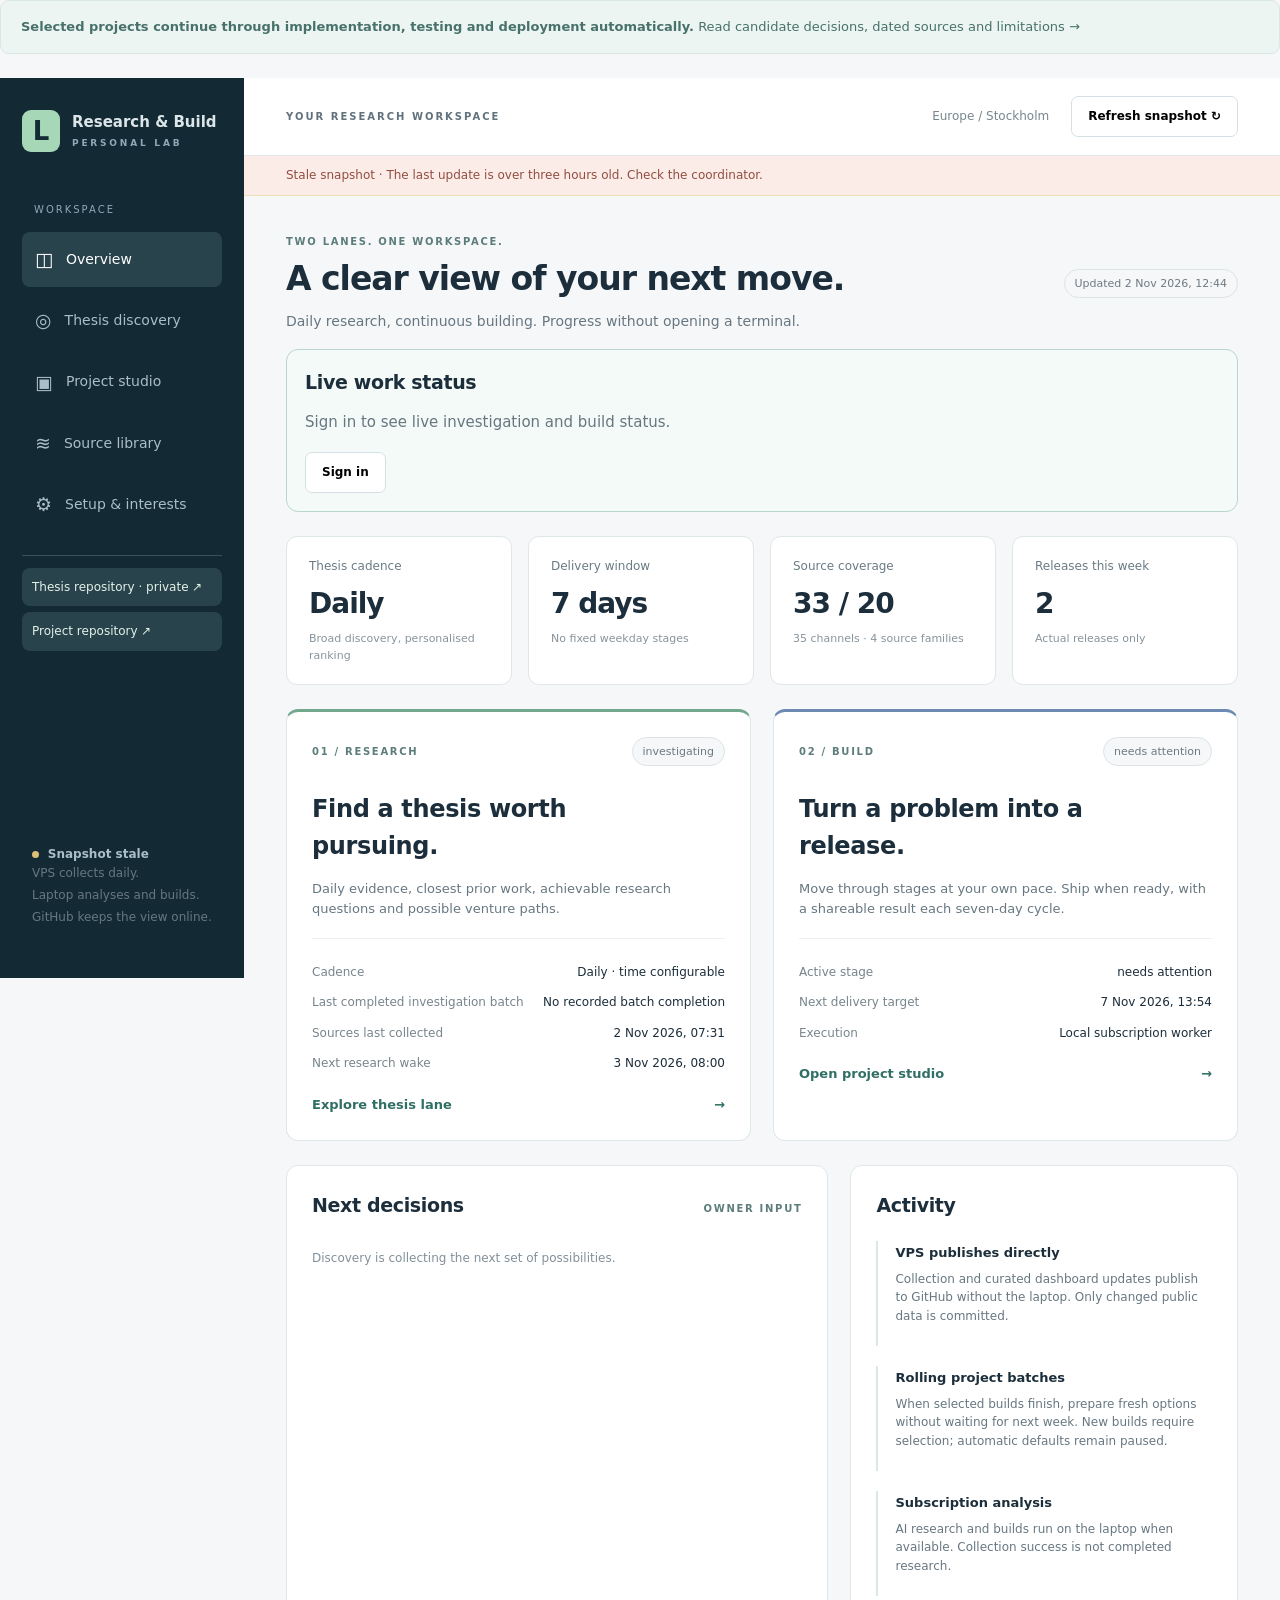
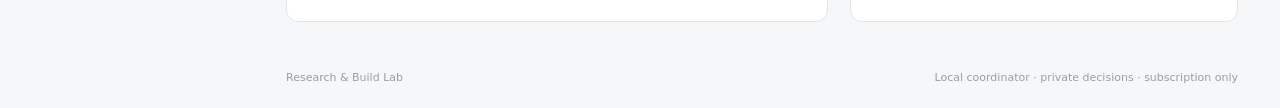
==== commit e353c9f5: "Separate dated idea batches and compare only selected options" ====
--- a/docs/index.html
+++ b/docs/index.html
@@ -1,6 +1,6 @@
 <!doctype html>
 <html lang="en">
-<head><meta charset="utf-8"><meta name="viewport" content="width=device-width,initial-scale=1"><title>Research & Build Lab</title><link rel="stylesheet" href="style.css?v=bae7ff1a6733"></head>
+<head><meta charset="utf-8"><meta name="viewport" content="width=device-width,initial-scale=1"><title>Research & Build Lab</title><link rel="stylesheet" href="style.css?v=39e963b0bad8"></head>
 <body><div class="callout" role="status"><strong>Selected projects continue through implementation, testing and deployment automatically.</strong> <a href="audit.html">Read candidate decisions, dated sources and limitations →</a></div>
 <a class="skip" href="#main">Skip to content</a>
 <aside>
@@ -36,5 +36,5 @@
 <footer>Research & Build Lab <span>Local coordinator · private decisions · subscription only</span></footer>
 </main></div>
 <dialog id="detail"><button id="close-detail" aria-label="Close details">×</button><div id="detail-content"></div></dialog>
-<script src="sample.js?v=8b02bd69b42c"></script><script src="app.js?v=6475527ba97e"></script><script src="jobs.js?v=7ca7cc8ed49e"></script>
+<script src="sample.js?v=8b02bd69b42c"></script><script src="app.js?v=26126b3cee4b"></script><script src="jobs.js?v=5577993ee1dc"></script>
 </body></html>
--- a/docs/style.css
+++ b/docs/style.css
@@ -28,3 +28,7 @@
 .job-row a.primary{display:inline-flex;align-items:center;padding:9px 14px;color:#fff;background:#245b4c;border-radius:6px;text-decoration:none;font-weight:650}
 
 .learning-design{margin:24px 0}.learning-levels{display:grid;grid-template-columns:repeat(3,minmax(0,1fr));gap:12px;margin:16px 0}.learning-levels article{border:1px solid var(--line, #deded8);border-radius:16px;padding:16px}.learning-levels p{line-height:1.5;font-size:.93rem}@media(max-width:700px){.learning-levels{grid-template-columns:1fr}}
+
+.card-date{display:block;font-size:11px;color:#71818a;margin:9px 0}.idea-card .idea-intro{display:-webkit-box;-webkit-line-clamp:3;-webkit-box-orient:vertical;overflow:hidden}.idea-card .idea-outcome strong{display:-webkit-box;-webkit-line-clamp:3;-webkit-box-orient:vertical;overflow:hidden}.idea-card .source-preview{min-height:0;margin-top:12px;padding:10px 0}.idea-card .source-preview a{overflow:hidden;white-space:nowrap;text-overflow:ellipsis}.comparison table{min-width:0;width:100%}.comparison td,.comparison th{min-width:150px;max-width:320px}.selected-comparison summary{font-weight:650;cursor:pointer}
+
+.comparison thead th{text-transform:none;letter-spacing:0}
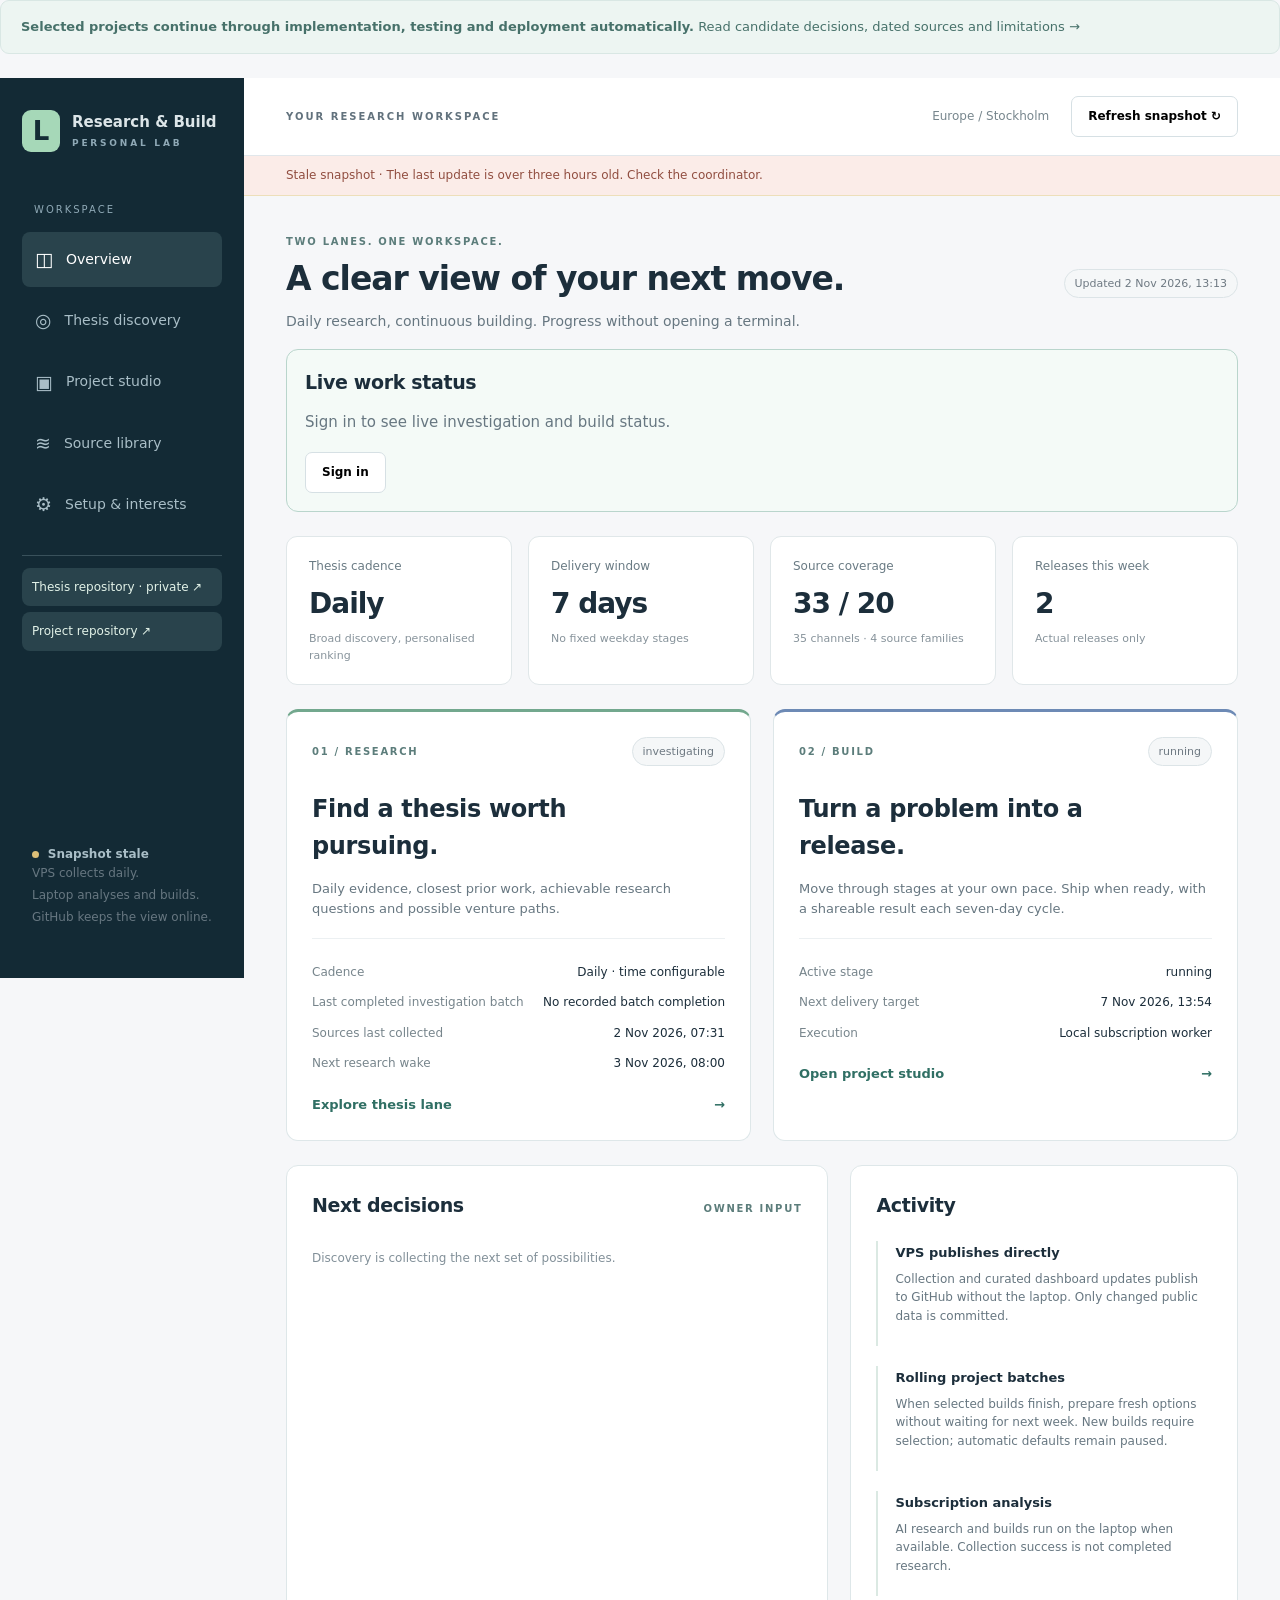
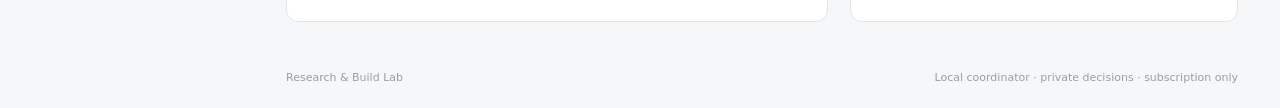
==== commit 866373bf: "Publish 2 November thesis investigations with clear findings and dated cards" ====
--- a/docs/index.html
+++ b/docs/index.html
@@ -1,6 +1,6 @@
 <!doctype html>
 <html lang="en">
-<head><meta charset="utf-8"><meta name="viewport" content="width=device-width,initial-scale=1"><title>Research & Build Lab</title><link rel="stylesheet" href="style.css?v=39e963b0bad8"></head>
+<head><meta charset="utf-8"><meta name="viewport" content="width=device-width,initial-scale=1"><title>Research & Build Lab</title><link rel="stylesheet" href="style.css?v=abff8d8084f1"></head>
 <body><div class="callout" role="status"><strong>Selected projects continue through implementation, testing and deployment automatically.</strong> <a href="audit.html">Read candidate decisions, dated sources and limitations →</a></div>
 <a class="skip" href="#main">Skip to content</a>
 <aside>
@@ -36,5 +36,5 @@
 <footer>Research & Build Lab <span>Local coordinator · private decisions · subscription only</span></footer>
 </main></div>
 <dialog id="detail"><button id="close-detail" aria-label="Close details">×</button><div id="detail-content"></div></dialog>
-<script src="sample.js?v=8b02bd69b42c"></script><script src="app.js?v=26126b3cee4b"></script><script src="jobs.js?v=5577993ee1dc"></script>
+<script src="sample.js?v=8b02bd69b42c"></script><script src="app.js?v=67de51961fbb"></script><script src="jobs.js?v=e623403978ae"></script>
 </body></html>
--- a/docs/style.css
+++ b/docs/style.css
@@ -32,3 +32,7 @@
 .card-date{display:block;font-size:11px;color:#71818a;margin:9px 0}.idea-card .idea-intro{display:-webkit-box;-webkit-line-clamp:3;-webkit-box-orient:vertical;overflow:hidden}.idea-card .idea-outcome strong{display:-webkit-box;-webkit-line-clamp:3;-webkit-box-orient:vertical;overflow:hidden}.idea-card .source-preview{min-height:0;margin-top:12px;padding:10px 0}.idea-card .source-preview a{overflow:hidden;white-space:nowrap;text-overflow:ellipsis}.comparison table{min-width:0;width:100%}.comparison td,.comparison th{min-width:150px;max-width:320px}.selected-comparison summary{font-weight:650;cursor:pointer}
 
 .comparison thead th{text-transform:none;letter-spacing:0}
+
+.existing-apps{display:flex;flex-wrap:wrap;gap:12px;align-items:center;padding:12px 0}.existing-apps a{font-size:13px;color:var(--accent);font-weight:650}
+
+.decision-note{font-size:12px;line-height:1.5;padding:8px 10px;border-left:3px solid #b18a44;background:#faf7ef;color:#61523c}
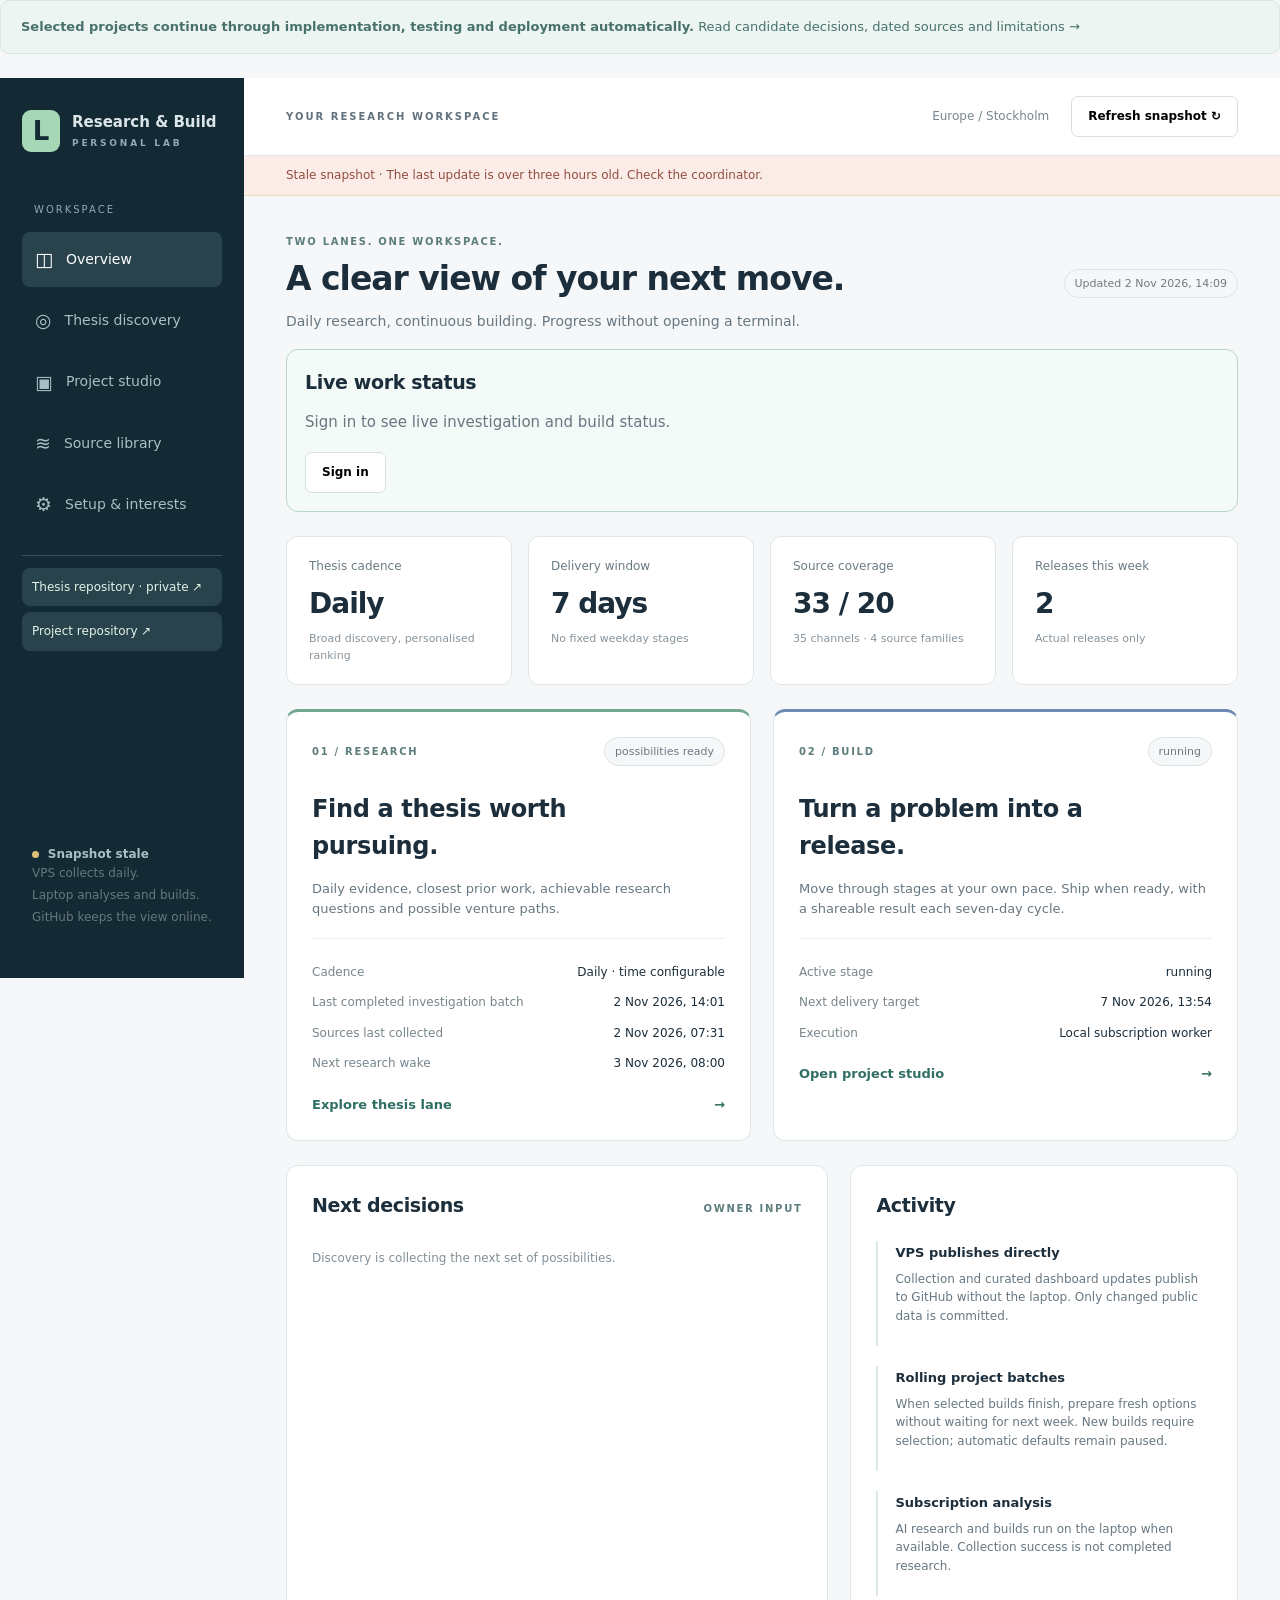
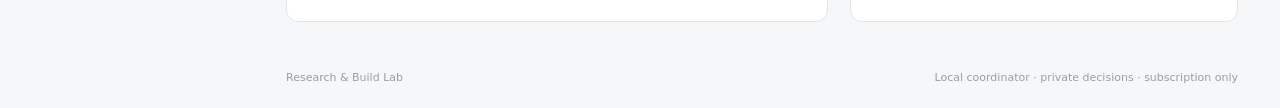
==== commit 6aaec890: "Clarify live status and selected comparison headings" ====
--- a/docs/index.html
+++ b/docs/index.html
@@ -36,5 +36,5 @@
 <footer>Research & Build Lab <span>Local coordinator · private decisions · subscription only</span></footer>
 </main></div>
 <dialog id="detail"><button id="close-detail" aria-label="Close details">×</button><div id="detail-content"></div></dialog>
-<script src="sample.js?v=8b02bd69b42c"></script><script src="app.js?v=67de51961fbb"></script><script src="jobs.js?v=e623403978ae"></script>
+<script src="sample.js?v=8b02bd69b42c"></script><script src="app.js?v=220b822f13b3"></script><script src="jobs.js?v=d1ee6f3c4daa"></script>
 </body></html>
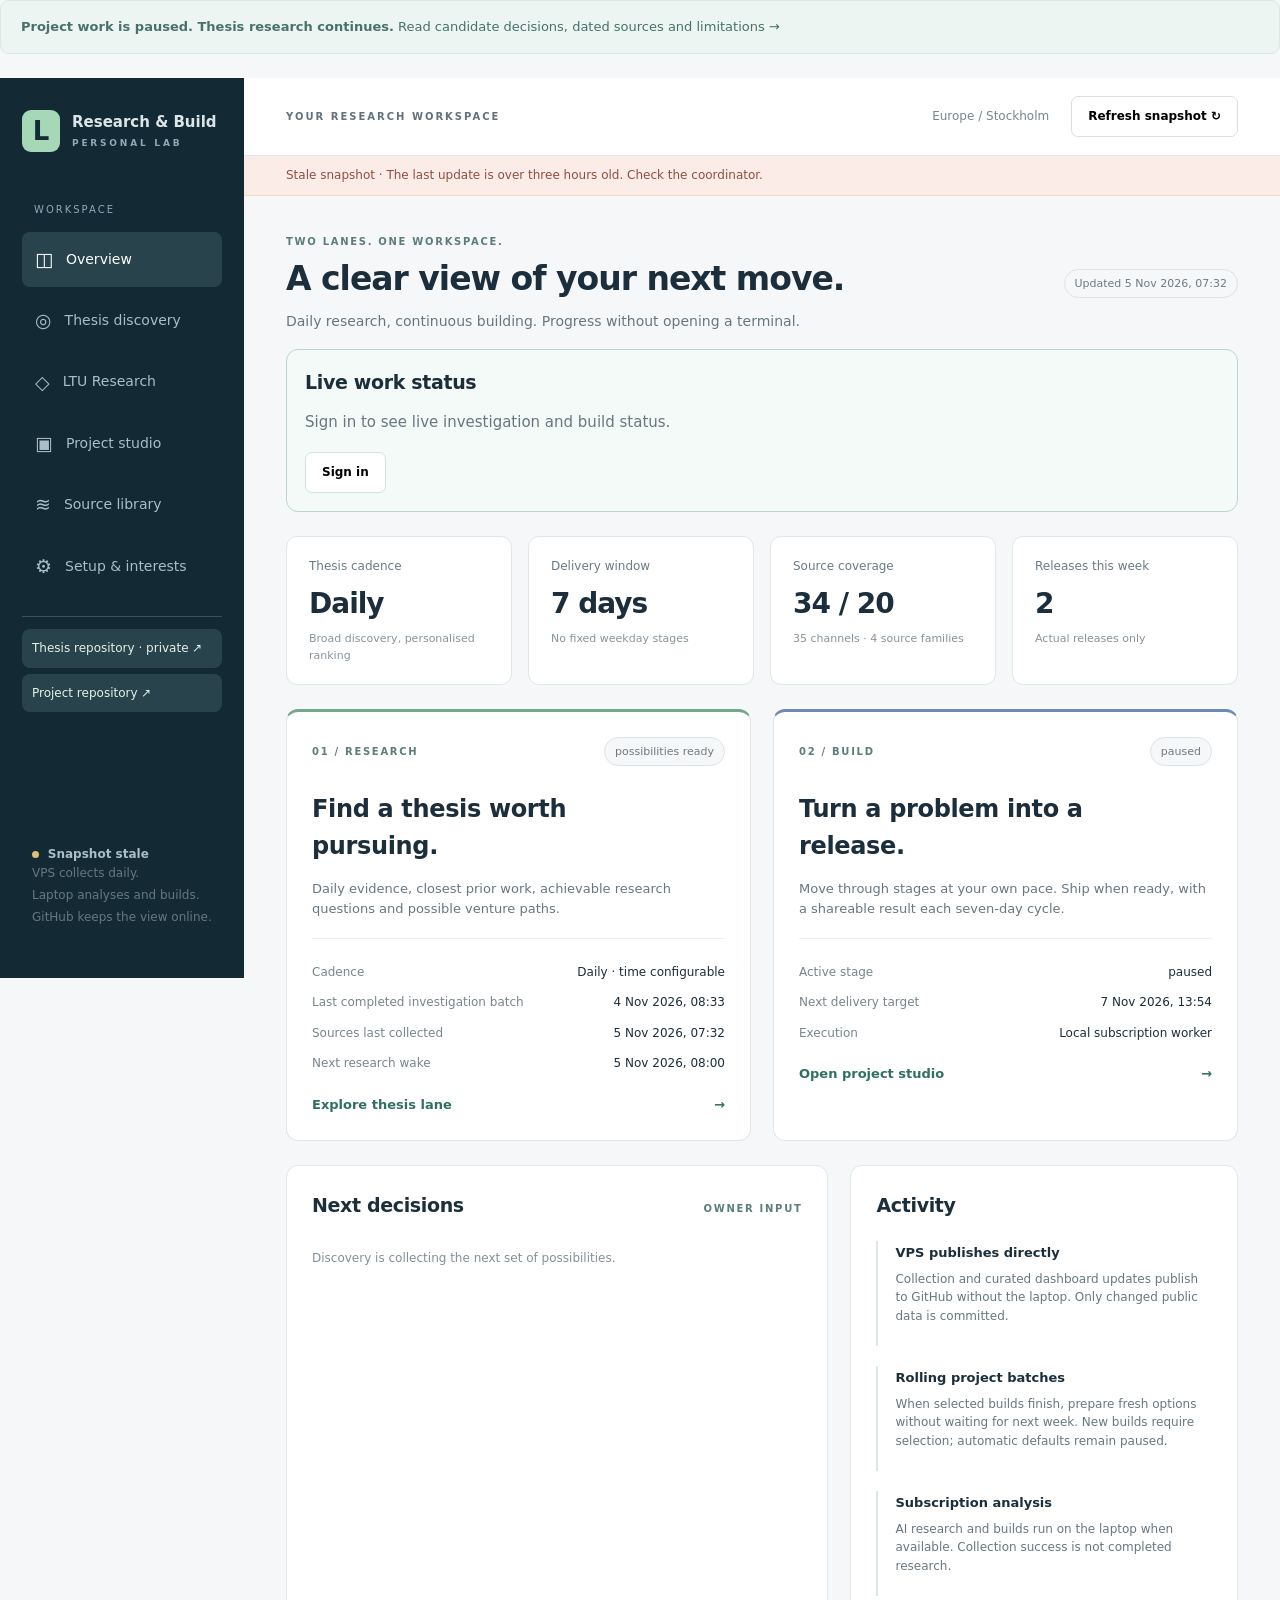
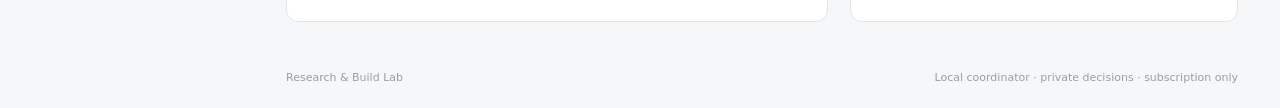
==== commit aff74cf8: "Add LTU research catalog grouped by official subjects with attributed evidence" ====
--- a/docs/index.html
+++ b/docs/index.html
@@ -1,7 +1,7 @@
 <!doctype html>
 <html lang="en">
-<head><meta charset="utf-8"><meta name="viewport" content="width=device-width,initial-scale=1"><title>Research & Build Lab</title><link rel="stylesheet" href="style.css?v=abff8d8084f1"></head>
-<body><div class="callout" role="status"><strong>Selected projects continue through implementation, testing and deployment automatically.</strong> <a href="audit.html">Read candidate decisions, dated sources and limitations →</a></div>
+<head><meta charset="utf-8"><meta name="viewport" content="width=device-width,initial-scale=1"><title>Research & Build Lab</title><link rel="stylesheet" href="style.css?v=cf0f7575d62f"></head>
+<body><div class="callout" role="status"><strong id="workflow-notice">Loading current research and project status…</strong> <a href="audit.html">Read candidate decisions, dated sources and limitations →</a></div>
 <a class="skip" href="#main">Skip to content</a>
 <aside>
  <a class="brand" href="#overview"><span class="logo">L</span><span>Research & Build<span class="subbrand">PERSONAL LAB</span></span></a>
@@ -9,6 +9,7 @@
  <nav aria-label="Main navigation">
  <a href="#overview" data-view="overview">◫ <span>Overview</span></a>
  <a href="#thesis" data-view="thesis">◎ <span>Thesis discovery</span></a>
+ <a href="#ltu-research" data-view="ltu-research">◇ <span>LTU Research</span></a>
  <a href="#projects" data-view="projects">▣ <span>Project studio</span></a>
  <a href="#sources" data-view="sources">≋ <span>Source library</span></a>
  <a href="#setup" data-view="setup">⚙ <span>Setup & interests</span></a>
@@ -29,12 +30,13 @@
  </div>
  <div class="bottom-grid"><article class="panel"><div class="section-title"><h2>Next decisions</h2><span class="tag">OWNER INPUT</span></div><div id="decision-list"></div></article><article class="panel"><h2>Activity</h2><div id="activity"></div></article></div>
 </section>
-<section id="view-thesis" class="view" hidden><div class="callout">Daily target: 10 substantial Applied AI thesis possibilities you can investigate alone with accessible data. Research runs before topic selection. Open an idea for its practical question, evidence and experiment plan.</div><div class="toolbar"><label>Find an opportunity<input id="thesis-search" type="search" placeholder="Search titles or questions"></label><a class="button secondary" href="https://github.com/achkum/ai-thesis-lab" target="_blank" rel="noopener noreferrer">Thesis repository ↗</a><a class="button secondary" href="https://github.com/achkum/ai-thesis-lab/tree/main/research" target="_blank" rel="noopener noreferrer">Research reports ↗</a></div><div id="thesis-cards" class="cards"></div></section>
+<section id="view-thesis" class="view" hidden><div class="callout">We’re mapping LTU research first. <a href="#ltu-research">Browse the LTU Research tab</a> to explore existing directions by subject. Earlier investigated possibilities remain below; the research catalogue is separate from thesis qualification.</div><div class="toolbar"><label>Find an opportunity<input id="thesis-search" type="search" placeholder="Search titles or questions"></label><a class="button secondary" href="https://github.com/achkum/ai-thesis-lab" target="_blank" rel="noopener noreferrer">Thesis repository ↗</a><a class="button secondary" href="https://github.com/achkum/ai-thesis-lab/tree/main/research" target="_blank" rel="noopener noreferrer">Research reports ↗</a></div><div id="thesis-cards" class="cards"></div></section>
 <section id="view-projects" class="view" hidden><div class="repo-links"><a class="button secondary" href="https://github.com/achkum/ai-project-lab" target="_blank" rel="noopener noreferrer">Project repository ↗</a><a class="button secondary" href="https://github.com/achkum/ai-project-lab/tree/main/projects" target="_blank" rel="noopener noreferrer">Project source folders ↗</a></div><div class="callout">Start with a business worth pursuing: a specific customer, a recurring problem and a reason to pay. One week delivers the first working customer workflow, not the whole business.</div><div id="project-cards" class="cards"></div><div class="pipeline" aria-label="Project stages"><span>Discover</span><b>→</b><span>Select</span><b>→</b><span>Build</span><b>→</b><span>Validate</span><b>→</b><span>Share & learn</span></div><div class="panel checklist"><h2>A release is ready when</h2><p>One complete user journey works · checks have actual results · limitations are documented · demo is shareable · feedback route is available.</p><a class="text-link" href="https://github.com/achkum/ai-project-lab/tree/main/projects">Browse project folders ↗</a></div></section>
 <section id="view-sources" class="view" hidden><div class="callout" id="source-notice">Loading verified source coverage.</div><div class="toolbar"><label>Search sources<input id="source-search" type="search" placeholder="Search name or access route"></label><label>Category<select id="source-category"><option>All categories</option><option>Research</option><option>Data</option><option>Engineering</option><option>Community</option><option>Market</option><option>Public needs</option></select></label><span id="source-count"></span></div><div class="table-wrap panel"><table><thead><tr><th>Source</th><th>Category</th><th>Access route to verify</th><th>Status</th></tr></thead><tbody id="source-rows"></tbody></table></div></section>
 <section id="view-setup" class="view" hidden><div class="callout">This form saves a draft in this browser and exports JSON. It does not update the VPS. You can also <a href="https://github.com/achkum/ai-thesis-lab/edit/main/config/owner-context.json">edit interests privately on GitHub</a>; the next run reads those changes. This browser form remains an export-only draft.</div><div class="bottom-grid"><form class="panel" id="profile-form"><h2>Your discovery profile</h2><label>AI topics<textarea id="interests" placeholder="For example: evaluation, agents, NLP"></textarea></label><label>Application domains<textarea id="domains" placeholder="Choose the fields you want to explore"></textarea></label><label>Exclude<textarea id="exclusions" placeholder="Topics or constraints to avoid"></textarea></label><div class="form-row"><label>Your hours per week<input id="hours" type="number" min="0" max="168" placeholder="Not set"></label><label>Additional AI spend in SEK<input id="budget" type="number" min="0" max="0" value="0" readonly></label></div><button type="submit" class="primary">Save draft & export JSON</button><p class="muted" id="profile-message" role="status">No credentials belong in this form.</p></form><div><article class="panel"><span class="tag">ACTIVE MACHINE SPLIT</span><h2>Small server. Flexible worker.</h2><div class="machine"><strong>VPS · 4 GB RAM</strong><p>Active daily public-source collection at 07:30 Stockholm, with a local metadata store. Runs while the laptop is off.</p></div><div class="machine"><strong>Your laptop · initial worker</strong><p>Imports VPS findings, runs AI analysis and builds, and refreshes this dashboard when awake.</p></div><div class="machine"><strong>GitHub Pages</strong><p>Dashboard remains available when both machines are offline. The snapshot then becomes stale.</p></div></article><article class="panel checklist"><h2>Model policy</h2><p>Strongest model for analysis and review. Mid-tier for implementation. Economy models only for small, reliably checked tasks. Pause rather than silently downgrade.</p><h2>Owner setup checklist</h2><p>Keep this laptop awake and the Codex app open for scheduled runs. Subscription limits pause work. Confirm exact thesis dates when ready. Local verified backups are available; off-device backup remains to configure.</p><a class="text-link" href="https://github.com/achkum/ai-thesis-lab">Open private setup repository ↗</a></article></div></div></section>
+<section id="view-ltu-research" class="view" hidden><div id="ltu-research-catalog" aria-live="polite"></div></section>
 <footer>Research & Build Lab <span>Local coordinator · private decisions · subscription only</span></footer>
 </main></div>
 <dialog id="detail"><button id="close-detail" aria-label="Close details">×</button><div id="detail-content"></div></dialog>
-<script src="sample.js?v=8b02bd69b42c"></script><script src="app.js?v=220b822f13b3"></script><script src="jobs.js?v=d1ee6f3c4daa"></script>
+<script src="sample.js?v=8b02bd69b42c"></script><script src="ltu-research.js?v=9773d3ea253e"></script><script src="app.js?v=5896e98b35fc"></script><script src="jobs.js?v=d1ee6f3c4daa"></script>
 </body></html>
--- a/docs/style.css
+++ b/docs/style.css
@@ -36,3 +36,48 @@
 .existing-apps{display:flex;flex-wrap:wrap;gap:12px;align-items:center;padding:12px 0}.existing-apps a{font-size:13px;color:var(--accent);font-weight:650}
 
 .decision-note{font-size:12px;line-height:1.5;padding:8px 10px;border-left:3px solid #b18a44;background:#faf7ef;color:#61523c}
+
+.ltu-catalog{display:grid;gap:16px}
+.ltu-intro p,.ltu-coverage p,.ltu-error p{margin:0 0 6px}
+.ltu-coverage{padding:14px 17px;border:1px solid #c5dacd;border-radius:10px;background:#edf4ef}
+.ltu-coverage p{font-size:13px;color:#365d53}
+.ltu-coverage p:last-child{margin-bottom:0}
+.ltu-toolbar{display:flex;align-items:end;flex-wrap:wrap;gap:14px 22px}
+.ltu-toolbar label{margin:0}
+.ltu-toolbar label:first-child{flex:1 1 260px}
+.ltu-toolbar .ltu-check{display:flex;align-items:center;gap:8px;min-height:42px;cursor:pointer}
+.ltu-check input{width:16px;height:16px;margin:0;accent-color:#237254}
+.ltu-result-count{font-size:13px;margin:0 0 10px;color:#526874}
+.ltu-subjects{display:grid;gap:8px}
+.ltu-subject{min-width:0;border:1px solid #dce4e8;border-radius:10px;background:#fff}
+.ltu-subject summary{padding:13px 16px;cursor:pointer;overflow-wrap:anywhere}
+.ltu-subject summary:hover{background:#f2f7f5;border-radius:10px}
+.ltu-subject-name{font-weight:650}
+.ltu-subject-meta{display:inline-flex;flex-wrap:wrap;align-items:center;gap:6px 10px;margin-inline-start:10px;font-size:12px;color:#526874}
+.ltu-badge{display:inline-block;padding:2px 8px;border:1px solid #d6e0e4;border-radius:20px;background:#f3f6f8;font-size:11px;color:#365566}
+.ltu-review-reviewed{background:#eaf4ed;color:#245840;border-color:#bdd8c6}
+.ltu-review-inaccessible{background:#fcf4e4;color:#714e21;border-color:#ead6ae}
+.ltu-subject-body{padding:4px 16px 16px;border-top:1px solid #e9eff1;overflow-wrap:anywhere}
+.ltu-subject-body>p{margin:10px 0}
+.ltu-topics{display:grid;grid-template-columns:repeat(auto-fit,minmax(min(270px,100%),1fr));gap:12px;margin-top:14px}
+.ltu-topic{min-width:0;padding:14px;border:1px solid #e0e7e9;border-radius:9px;background:#f8fafb}
+.ltu-topic h4{font-size:15px;line-height:1.4;margin:0 0 6px}
+.ltu-topic p{font-size:13px;margin:9px 0}
+.ltu-evidence,.ltu-dates{font-size:12px;color:#526874}
+.ltu-dates{display:grid;grid-template-columns:repeat(auto-fit,minmax(100px,1fr));gap:6px 12px;margin:10px 0}
+.ltu-dates dt{font-weight:650}
+.ltu-dates dd{margin:0}
+.ltu-source{color:#246358;font-size:13px;font-weight:650;text-decoration:underline;text-underline-offset:2px}
+.ltu-empty{margin:0;padding:12px 15px;border:1px dashed #b9cbd0;border-radius:9px;color:#526874}
+.ltu-error{background:#fff3ec;color:#7b422e}
+.ltu-error p{color:inherit}
+.ltu-error .ltu-source{display:inline-block;margin:5px}
+.ltu-listing-sources{padding:14px 16px;border:1px solid #dce4e8;border-radius:10px;background:#fff}
+.ltu-listing-sources>summary{cursor:pointer;font-weight:650}
+.ltu-listing-sources>p{font-size:13px;margin:12px 0}
+.ltu-related{display:flex;flex-wrap:wrap;gap:8px 14px;margin-top:10px}
+@media(max-width:600px){
+ .ltu-subject-meta{display:flex;margin:6px 0 0 15px}
+ .ltu-toolbar{gap:8px}
+ .ltu-toolbar .ltu-check{min-height:34px}
+}
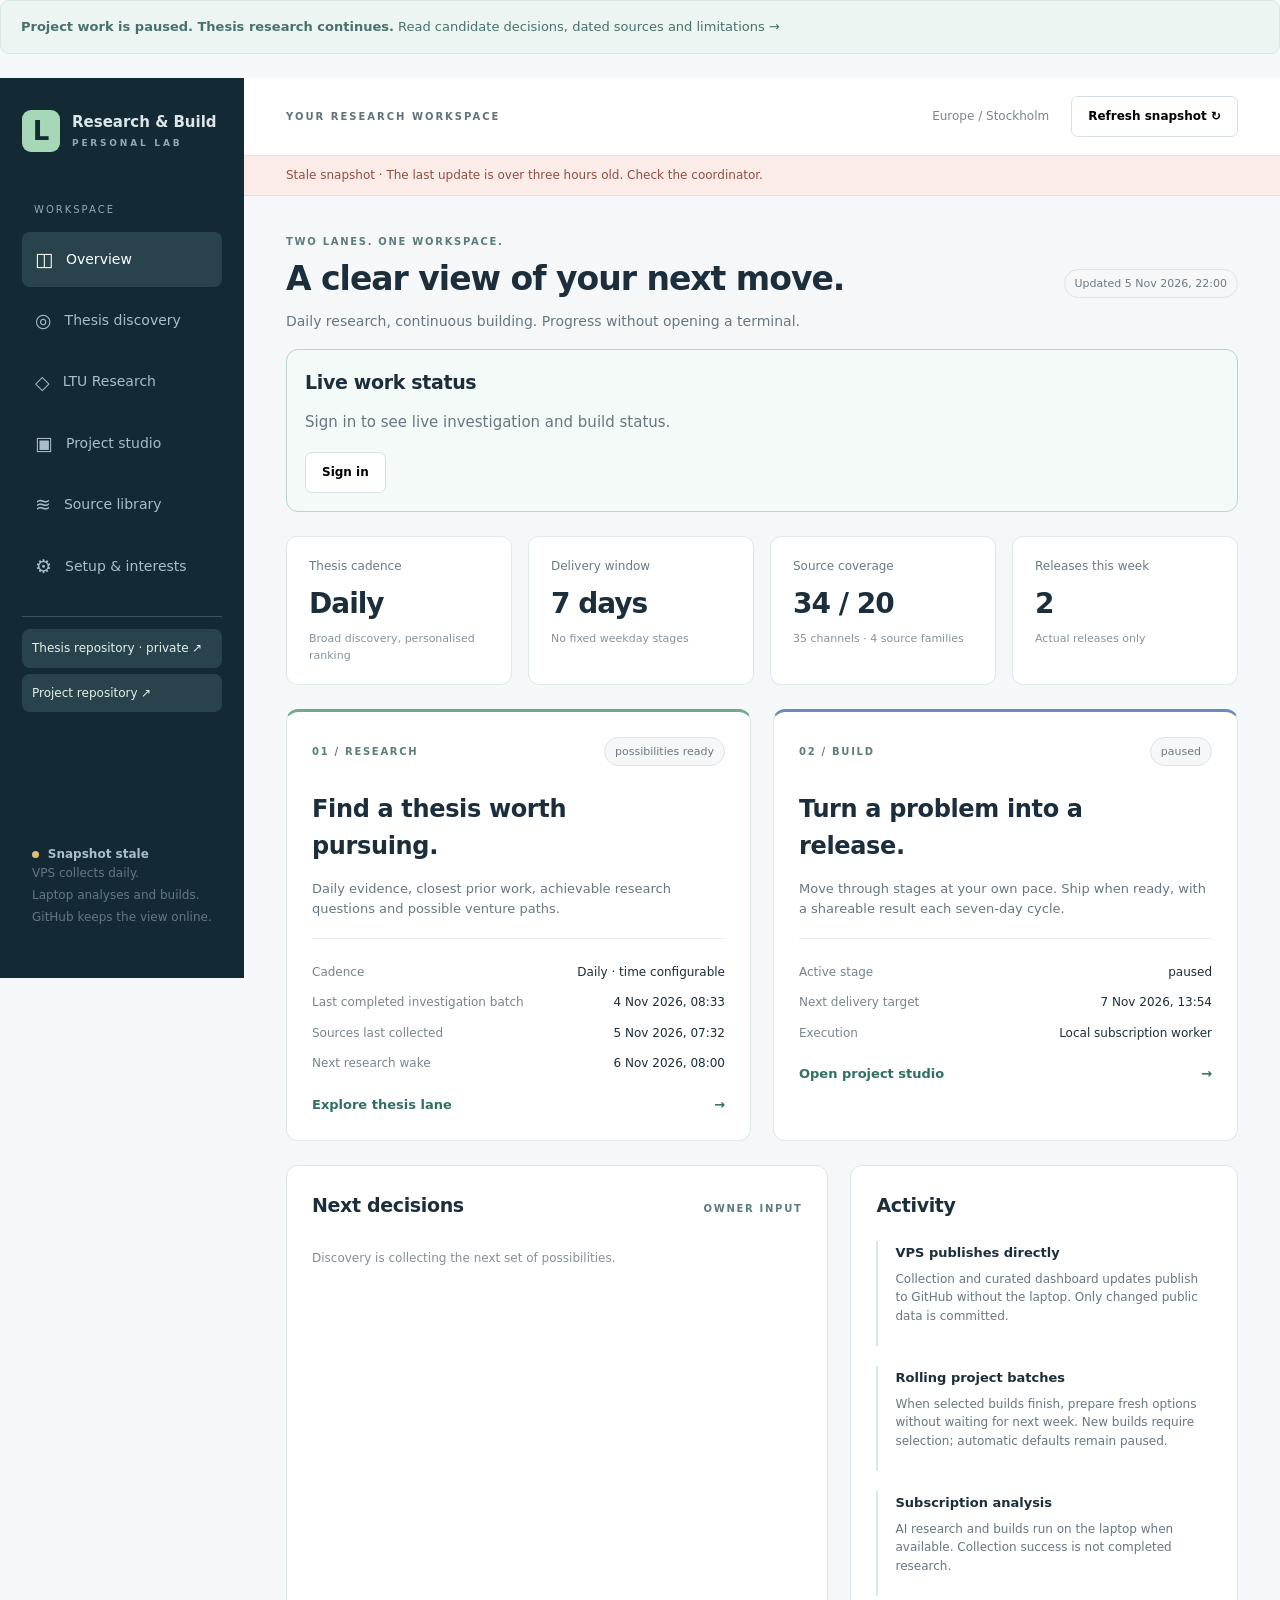
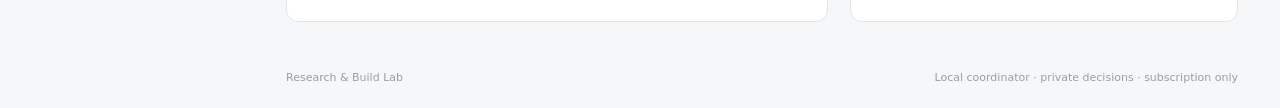
==== commit 05be18e8: "Add LTU research catalog grouped by official subjects with attributed evidence" ====
--- a/docs/index.html
+++ b/docs/index.html
@@ -38,5 +38,5 @@
 <footer>Research & Build Lab <span>Local coordinator · private decisions · subscription only</span></footer>
 </main></div>
 <dialog id="detail"><button id="close-detail" aria-label="Close details">×</button><div id="detail-content"></div></dialog>
-<script src="sample.js?v=8b02bd69b42c"></script><script src="ltu-research.js?v=9773d3ea253e"></script><script src="app.js?v=5896e98b35fc"></script><script src="jobs.js?v=d1ee6f3c4daa"></script>
+<script src="sample.js?v=8b02bd69b42c"></script><script src="ltu-research.js?v=76d134a1c498"></script><script src="app.js?v=5896e98b35fc"></script><script src="jobs.js?v=d1ee6f3c4daa"></script>
 </body></html>
